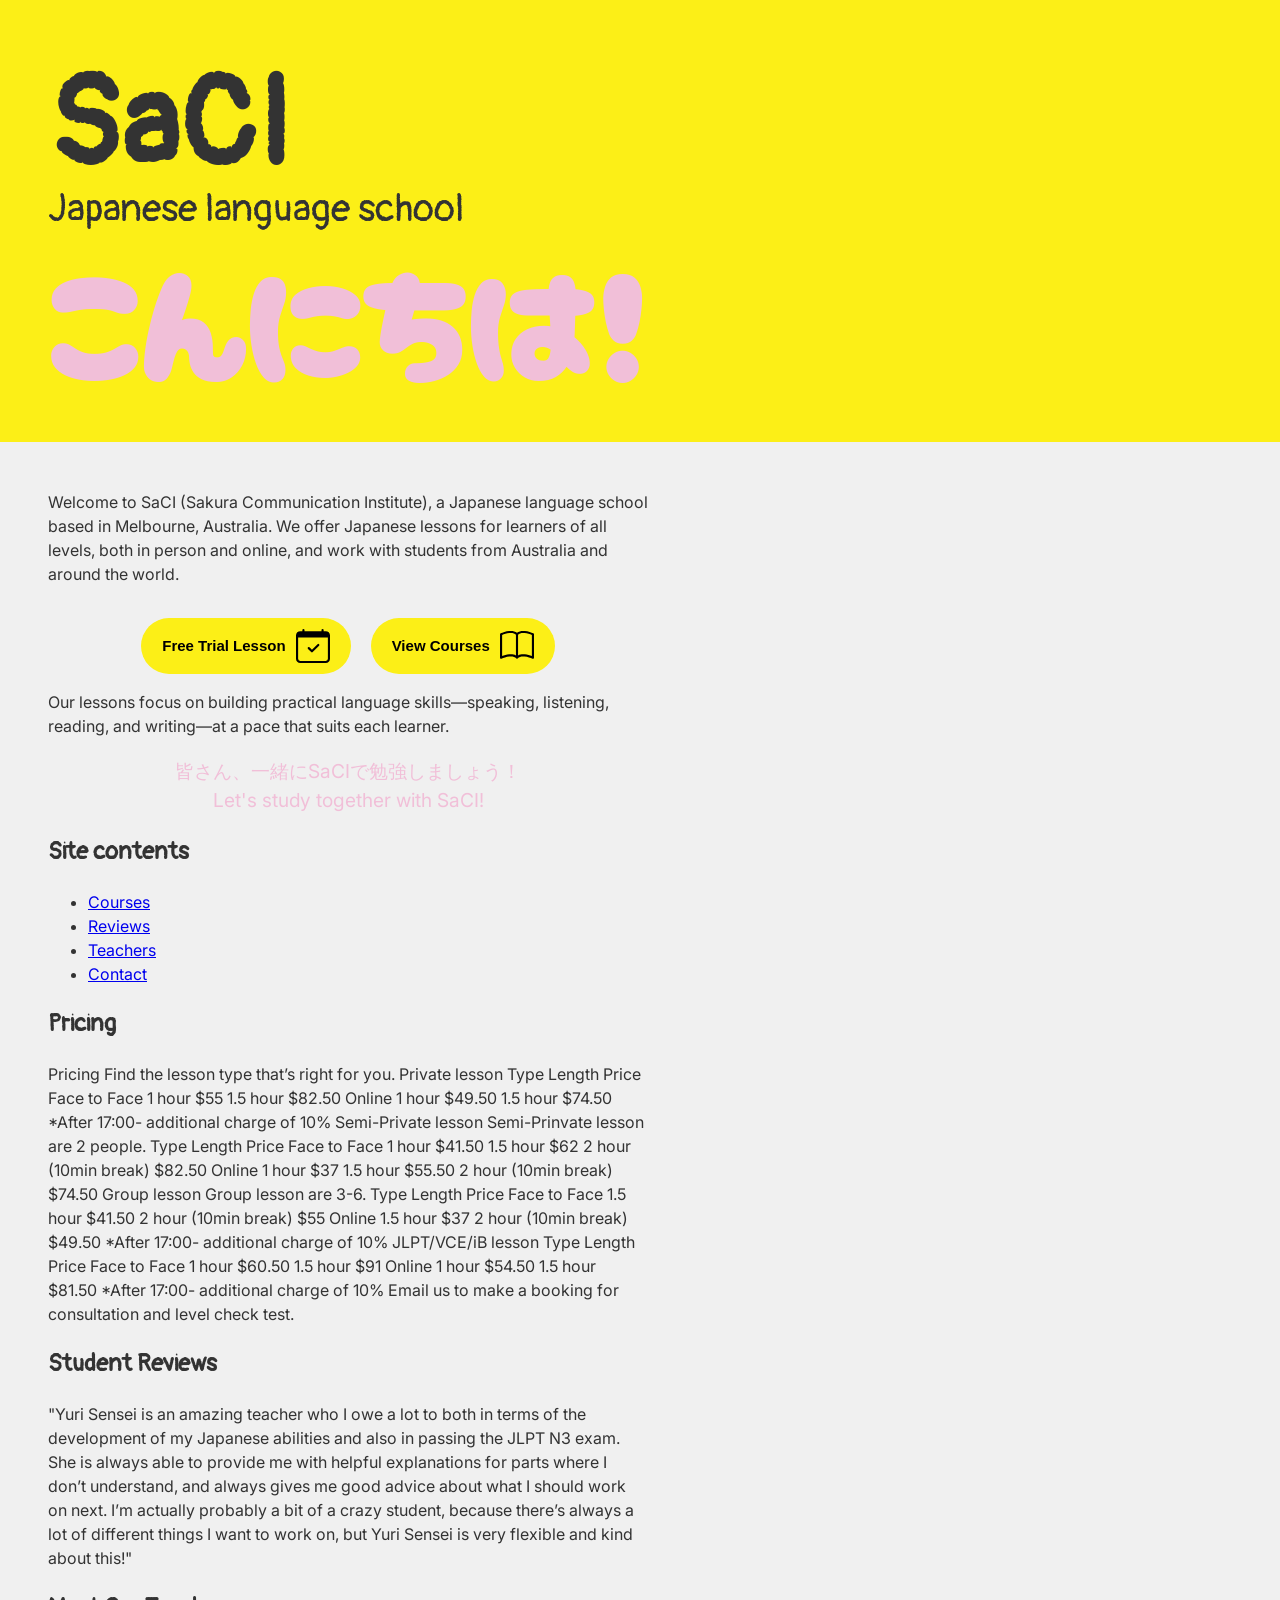
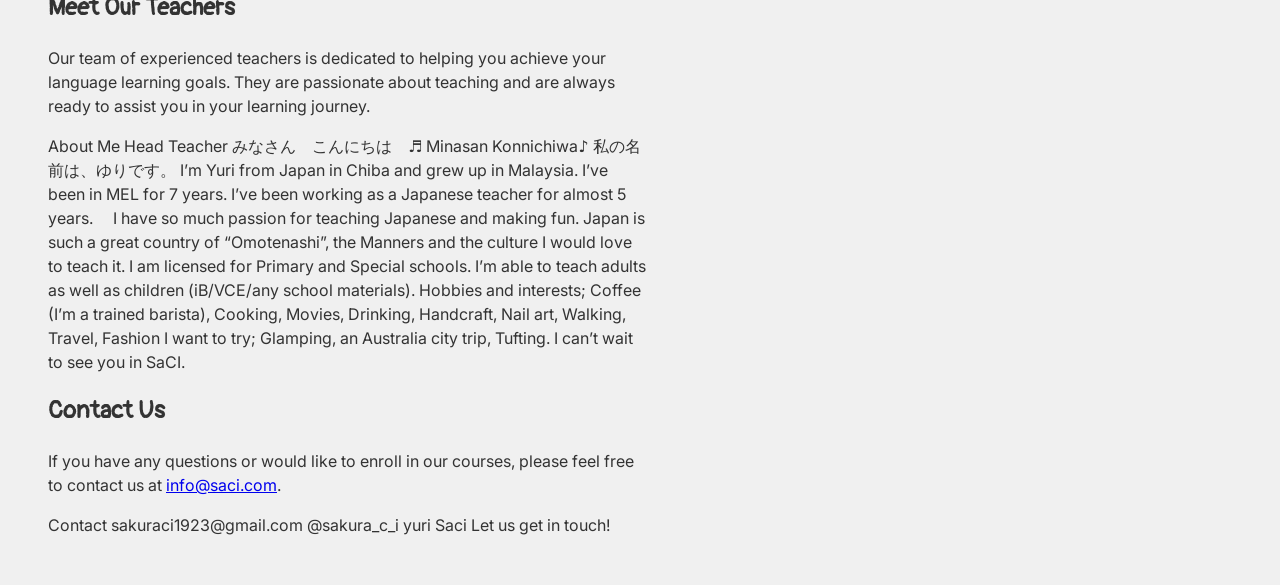
==== index.html @ 6fa73f27 "Left aligned style" ====
<!doctype html>
<html lang="en">

<head>
    <meta charset="utf-8">
    <meta name="viewport" content="width=device-width, initial-scale=1.0">
    <link rel="stylesheet" href="css/default.css">
    <link rel="preconnect" href="https://fonts.googleapis.com">
    <link rel="preconnect" href="https://fonts.gstatic.com" crossorigin>
    <link
        href="https://fonts.googleapis.com/css2?family=Inter:ital,opsz,wght@0,14..32,100..900;1,14..32,100..900&display=swap"
        rel="stylesheet">
    <link href="https://fonts.googleapis.com/css2?family=Cherry+Bomb+One&family=Pangolin&display=swap" rel="stylesheet">
    <title>SaCI &mdash; Japanese language school</title>
</head>

<body>
    <div class="banner">
        <h1 class="saci-logo">SaCI</h1>
        <p class="saci-subtitle">Japanese language school</p>

        <p class="greeting">
            <span lang="ja" class="cherry-bomb-one-regular">こんにちは！</span>
        </p>
    </div>
    <div class="wrapper">

        <p>Welcome to SaCI (Sakura Communication Institute), a Japanese language school based in Melbourne, Australia.
            We offer Japanese lessons for learners of all levels, both in person and online, and work with students from
            Australia and around the world.</p>


        <div class="cta-buttons">
            <a href="trial.html">
            <button>
                <span>Free Trial Lesson</span>
                <svg xmlns="http://www.w3.org/2000/svg" width="34" height="34" fill="currentColor"
                    class="bi bi-calendar-check" viewBox="0 0 16 16">
                    <path
                        d="M10.854 7.146a.5.5 0 0 1 0 .708l-3 3a.5.5 0 0 1-.708 0l-1.5-1.5a.5.5 0 1 1 .708-.708L7.5 9.793l2.646-2.647a.5.5 0 0 1 .708 0" />
                    <path
                        d="M3.5 0a.5.5 0 0 1 .5.5V1h8V.5a.5.5 0 0 1 1 0V1h1a2 2 0 0 1 2 2v11a2 2 0 0 1-2 2H2a2 2 0 0 1-2-2V3a2 2 0 0 1 2-2h1V.5a.5.5 0 0 1 .5-.5M1 4v10a1 1 0 0 0 1 1h12a1 1 0 0 0 1-1V4z" />
                </svg>
            </button>
            </a>

            <a href="courses.html">
            <button>
                <span>View Courses</span>
                <svg xmlns="http://www.w3.org/2000/svg" width="34" height="34" fill="currentColor" class="bi bi-book"
                    viewBox="0 0 16 16">
                    <path
                        d="M1 2.828c.885-.37 2.154-.769 3.388-.893 1.33-.134 2.458.063 3.112.752v9.746c-.935-.53-2.12-.603-3.213-.493-1.18.12-2.37.461-3.287.811zm7.5-.141c.654-.689 1.782-.886 3.112-.752 1.234.124 2.503.523 3.388.893v9.923c-.918-.35-2.107-.692-3.287-.81-1.094-.111-2.278-.039-3.213.492zM8 1.783C7.015.936 5.587.81 4.287.94c-1.514.153-3.042.672-3.994 1.105A.5.5 0 0 0 0 2.5v11a.5.5 0 0 0 .707.455c.882-.4 2.303-.881 3.68-1.02 1.409-.142 2.59.087 3.223.877a.5.5 0 0 0 .78 0c.633-.79 1.814-1.019 3.222-.877 1.378.139 2.8.62 3.681 1.02A.5.5 0 0 0 16 13.5v-11a.5.5 0 0 0-.293-.455c-.952-.433-2.48-.952-3.994-1.105C10.413.809 8.985.936 8 1.783" />
                </svg>
            </button>
            </a>
            <!-- https://icons.getbootstrap.com/icons/book/ -->
        </div>

        <p>Our lessons focus on building practical language skills—speaking, listening, reading, and writing—at a pace
            that suits each learner.</p>

        <p lang="ja" class="body-large">皆さん、一緒にSaCIで勉強しましょう！</br>Let's study together with SaCI!</p>

        <nav>
            <h2>Site contents</h2>
            <ul>
                <li><a href="#courses">Courses</a></li>
                <li><a href="#reviews">Reviews</a></li>
                <li><a href="#teachers">Teachers</a></li>
                <li><a href="#contact">Contact</a></li>
            </ul>
        </nav>



        <section id="Pricing">
            <h2>Pricing</h2>
            <p>Pricing
                Find the lesson type that’s right for you.

                Private lesson
                Type Length Price
                Face to Face 1 hour $55
                1.5 hour $82.50
                Online 1 hour $49.50
                1.5 hour $74.50
                *After 17:00- additional charge of 10%

                Semi-Private lesson
                Semi-Prinvate lesson are 2 people.

                Type Length Price
                Face to Face 1 hour $41.50
                1.5 hour $62
                2 hour (10min break) $82.50
                Online 1 hour $37
                1.5 hour $55.50
                2 hour (10min break) $74.50
                Group lesson
                Group lesson are 3-6.

                Type Length Price
                Face to Face 1.5 hour $41.50
                2 hour (10min break) $55
                Online 1.5 hour $37
                2 hour (10min break) $49.50
                *After 17:00- additional charge of 10%

                JLPT/VCE/iB lesson
                Type Length Price
                Face to Face 1 hour $60.50
                1.5 hour $91
                Online 1 hour $54.50
                1.5 hour $81.50
                *After 17:00- additional charge of 10%

                Email us to make a booking for consultation and level check test.</p>
        </section>

        <section id="reviews">
            <h2>Student Reviews</h2>
            <p>"Yuri Sensei is an amazing teacher who I owe a lot to both in terms of the development of my Japanese
                abilities and also in passing the JLPT N3 exam. She is always able to provide me with helpful
                explanations for parts where I don’t understand, and always gives me good advice about what I should
                work on next. I’m actually probably a bit of a crazy student, because there’s always a lot of different
                things I want to work on, but Yuri Sensei is very flexible and kind about this!"</p>
        </section>

        <section id="teachers">
            <h2>Meet Our Teachers</h2>
            <p>Our team of experienced teachers is dedicated to helping you achieve your language learning goals. They
                are passionate about teaching and are always ready to assist you in your learning journey.</p>
            <p>About Me
                Head Teacher
                みなさん　こんにちは　♬

                Minasan Konnichiwa♪

                私の名前は、ゆりです。

                I’m Yuri from Japan in Chiba and grew up in Malaysia. I’ve been in MEL for 7 years.

                I’ve been working as a Japanese teacher for almost 5 years.　

                I have so much passion for teaching Japanese and making fun. Japan is such a great country of
                “Omotenashi”, the Manners and the culture I would love to teach it.

                I am licensed for Primary and Special schools. I’m able to teach adults as well as children (iB/VCE/any
                school materials).

                Hobbies and interests; Coffee (I’m a trained barista), Cooking, Movies, Drinking, Handcraft, Nail art,
                Walking, Travel, Fashion

                I want to try; Glamping, an Australia city trip, Tufting.

                I can’t wait to see you in SaCI.</p>
        </section>

        <section id="contact">
            <h2>Contact Us</h2>
            <p>If you have any questions or would like to enroll in our courses, please feel free to contact us at <a
                    href="mailto:info@saci.com">info@saci.com</a>.</p>
            <p>Contact
                sakuraci1923@gmail.com

                @sakura_c_i

                yuri Saci

                Let us get in touch!</p>
        </section>

    </div>
</body>

</html>
---- css/default.css ----
/* define a color variable */
:root {
    --primary-color: #ff6347;
    /* tomato */
    --secondary-color: #4caf50;
    /* green */
    --background-color: #f0f0f0;
    /* --background-color: #f0efe7; */
    /* light gray */
    --text-color: #333333;
    /* dark gray */

    --saci-yellow: #fcef17;
    --saci-green: #afd463;
    --saci-pink: #f1bfd8;
}

body {
    font-weight: 400;
    font-style: normal;
    color: var(--text-color);
    margin: 0;
    background-color: var(--background-color);
}

.banner {
    background-color: var(--saci-yellow);
    /* background-image: url("../media/pink-riso.jpg"); */
    padding: 3em;
}

.saci-logo {
    color: var(--text-color);
    font-family: "Pangolin", cursive;
    /* make this text wide enough to fit the container */
    /* font-size: clamp(1.5rem, 6vw, 5rem); */
    font-size: calc((100vw - 2em) / 10);
    margin: 0;
    padding: 0;
}

.saci-subtitle {
    color: var(--text-color);
    font-family: "Pangolin", cursive;
    font-size: calc((100vw - 2em) / 32);
    margin: 0;
    padding: 0;
    line-height: 0.25;
}

.greeting {
    color: var(--saci-pink);
    font-size: calc((100vw - 2em) / 8);
    margin: 0.25em 0 0 0;
    padding: 0;
    line-height: 0.8;
}

.wrapper {
    margin: 3em;
    max-width: 60ch;
    font-family: "Inter", system-ui;
    line-height: 1.5;
}

.cherry-bomb-one-regular {
  font-family: "Cherry Bomb One", system-ui;
  font-weight: 400;
  font-style: normal;
  /* font-size: 3em; */
}

.body-large {
    font-size: larger;
    color: var(--saci-pink);
    text-align: center;
}

h1, h2, h3, h4, h5, h6 {
    font-family: "Pangolin", cursive;
    font-weight: 700;
    font-style: normal;
}

/* * * * BUTTON * * * */

.cta-buttons {
    display: flex;
    gap: 20px;
    justify-content: center;
    margin-top: 2em;
}

.cta-buttons a {
    text-decoration: none;
}

button {
  cursor: pointer;
  font-weight: 700;
  transition: all 0.2s;
  padding: 10px 20px;
  border-radius: 100px;
  background: var(--saci-yellow);
  border: 1px solid transparent;
  display: flex;
  align-items: center;
  font-size: 15px;
}

button:hover {
  background: #fce117;
}

button > svg {
  width: 34px;
  margin-left: 10px;
  transition: transform 0.3s ease-in-out;
}

button:hover svg {
  transform: translateX(5px);
}

button:active {
  transform: scale(0.95);
}
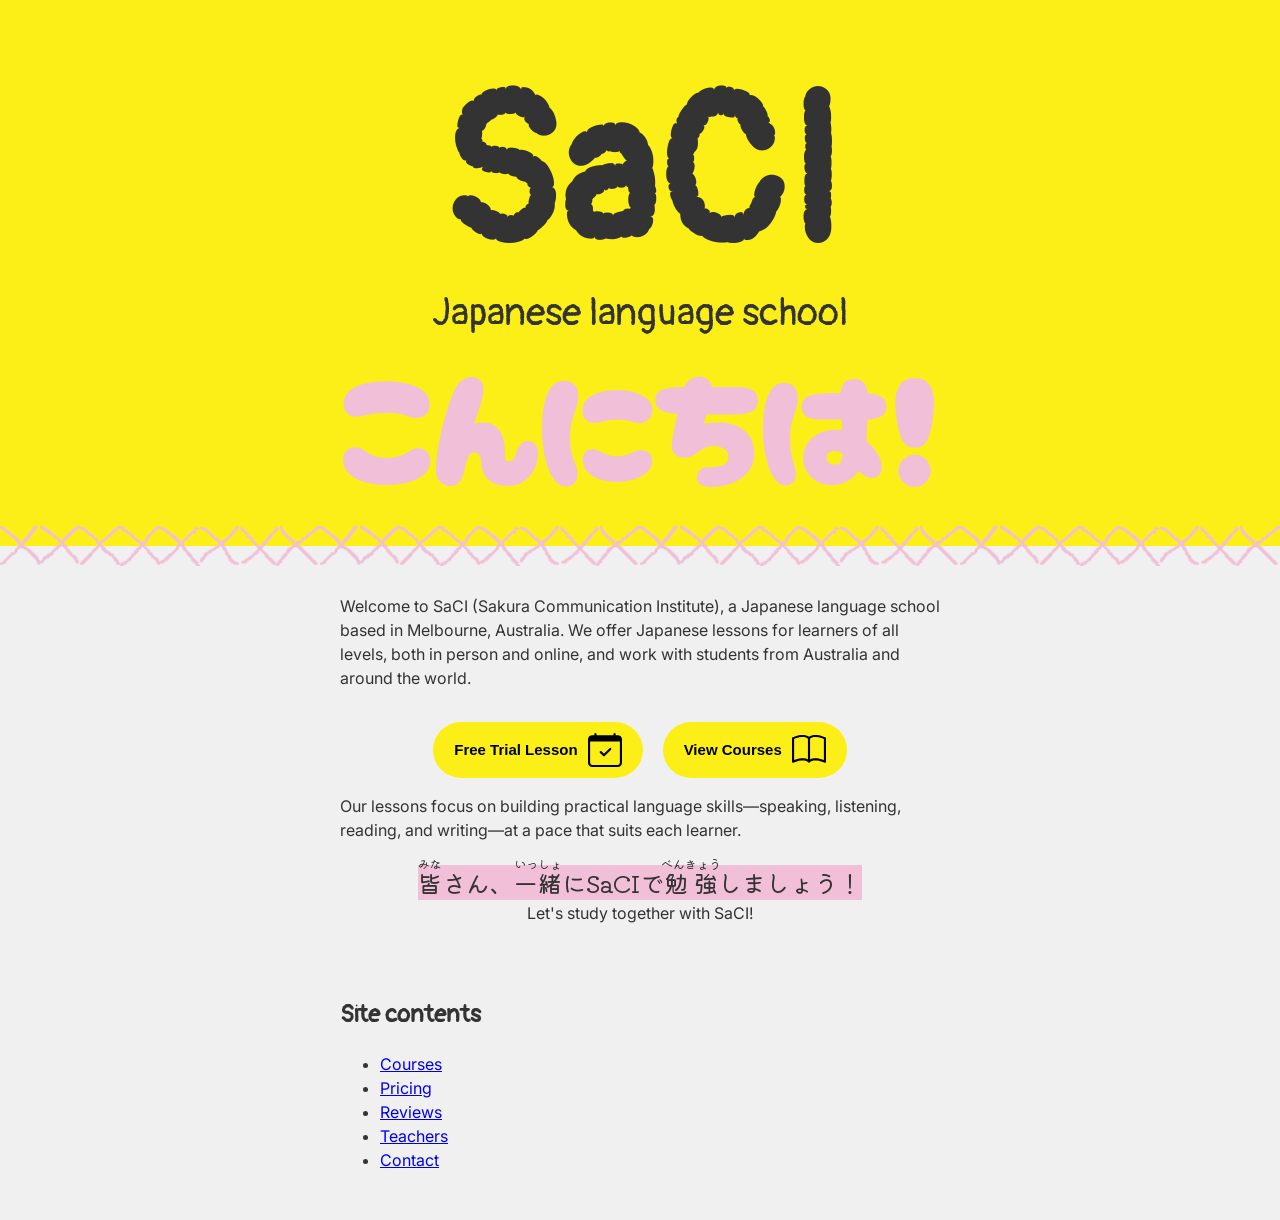
==== commit 27517d71: "Centred style" ====
--- a/index.html
+++ b/index.html
@@ -10,7 +10,9 @@
     <link
         href="https://fonts.googleapis.com/css2?family=Inter:ital,opsz,wght@0,14..32,100..900;1,14..32,100..900&display=swap"
         rel="stylesheet">
-    <link href="https://fonts.googleapis.com/css2?family=Cherry+Bomb+One&family=Pangolin&display=swap" rel="stylesheet">
+    <link rel="preconnect" href="https://fonts.googleapis.com">
+    <link rel="preconnect" href="https://fonts.gstatic.com" crossorigin>
+    <link href="https://fonts.googleapis.com/css2?family=Cherry+Bomb+One&family=Kiwi+Maru&family=Pangolin&display=swap" rel="stylesheet">
     <title>SaCI &mdash; Japanese language school</title>
 </head>
 
@@ -60,116 +62,18 @@
         <p>Our lessons focus on building practical language skills—speaking, listening, reading, and writing—at a pace
             that suits each learner.</p>
 
-        <p lang="ja" class="body-large">皆さん、一緒にSaCIで勉強しましょう！</br>Let's study together with SaCI!</p>
+        <p class="centered"><span lang="ja" class="kiwi-maru"><ruby>皆<rt>みな</rt></ruby>さん、<ruby>一緒<rt>いっしょ</rt></ruby>にSaCIで<ruby>勉強<rt>べんきょう</rt></ruby>しましょう！</ruby></span></br>Let's study together with SaCI!</p>
 
         <nav>
             <h2>Site contents</h2>
             <ul>
-                <li><a href="#courses">Courses</a></li>
-                <li><a href="#reviews">Reviews</a></li>
-                <li><a href="#teachers">Teachers</a></li>
-                <li><a href="#contact">Contact</a></li>
+                <li><a href="courses.html">Courses</a></li>
+                <li><a href="pricing.html">Pricing</a></li>
+                <li><a href="reviews.html">Reviews</a></li>
+                <li><a href="teachers.html">Teachers</a></li>
+                <li><a href="contact.html">Contact</a></li>
             </ul>
         </nav>
-
-
-
-        <section id="Pricing">
-            <h2>Pricing</h2>
-            <p>Pricing
-                Find the lesson type that’s right for you.
-
-                Private lesson
-                Type Length Price
-                Face to Face 1 hour $55
-                1.5 hour $82.50
-                Online 1 hour $49.50
-                1.5 hour $74.50
-                *After 17:00- additional charge of 10%
-
-                Semi-Private lesson
-                Semi-Prinvate lesson are 2 people.
-
-                Type Length Price
-                Face to Face 1 hour $41.50
-                1.5 hour $62
-                2 hour (10min break) $82.50
-                Online 1 hour $37
-                1.5 hour $55.50
-                2 hour (10min break) $74.50
-                Group lesson
-                Group lesson are 3-6.
-
-                Type Length Price
-                Face to Face 1.5 hour $41.50
-                2 hour (10min break) $55
-                Online 1.5 hour $37
-                2 hour (10min break) $49.50
-                *After 17:00- additional charge of 10%
-
-                JLPT/VCE/iB lesson
-                Type Length Price
-                Face to Face 1 hour $60.50
-                1.5 hour $91
-                Online 1 hour $54.50
-                1.5 hour $81.50
-                *After 17:00- additional charge of 10%
-
-                Email us to make a booking for consultation and level check test.</p>
-        </section>
-
-        <section id="reviews">
-            <h2>Student Reviews</h2>
-            <p>"Yuri Sensei is an amazing teacher who I owe a lot to both in terms of the development of my Japanese
-                abilities and also in passing the JLPT N3 exam. She is always able to provide me with helpful
-                explanations for parts where I don’t understand, and always gives me good advice about what I should
-                work on next. I’m actually probably a bit of a crazy student, because there’s always a lot of different
-                things I want to work on, but Yuri Sensei is very flexible and kind about this!"</p>
-        </section>
-
-        <section id="teachers">
-            <h2>Meet Our Teachers</h2>
-            <p>Our team of experienced teachers is dedicated to helping you achieve your language learning goals. They
-                are passionate about teaching and are always ready to assist you in your learning journey.</p>
-            <p>About Me
-                Head Teacher
-                みなさん　こんにちは　♬
-
-                Minasan Konnichiwa♪
-
-                私の名前は、ゆりです。
-
-                I’m Yuri from Japan in Chiba and grew up in Malaysia. I’ve been in MEL for 7 years.
-
-                I’ve been working as a Japanese teacher for almost 5 years.　
-
-                I have so much passion for teaching Japanese and making fun. Japan is such a great country of
-                “Omotenashi”, the Manners and the culture I would love to teach it.
-
-                I am licensed for Primary and Special schools. I’m able to teach adults as well as children (iB/VCE/any
-                school materials).
-
-                Hobbies and interests; Coffee (I’m a trained barista), Cooking, Movies, Drinking, Handcraft, Nail art,
-                Walking, Travel, Fashion
-
-                I want to try; Glamping, an Australia city trip, Tufting.
-
-                I can’t wait to see you in SaCI.</p>
-        </section>
-
-        <section id="contact">
-            <h2>Contact Us</h2>
-            <p>If you have any questions or would like to enroll in our courses, please feel free to contact us at <a
-                    href="mailto:info@saci.com">info@saci.com</a>.</p>
-            <p>Contact
-                sakuraci1923@gmail.com
-
-                @sakura_c_i
-
-                yuri Saci
-
-                Let us get in touch!</p>
-        </section>
 
     </div>
 </body>
--- a/css/default.css
+++ b/css/default.css
@@ -24,17 +24,39 @@
 }
 
 .banner {
+    text-align: center;
     background-color: var(--saci-yellow);
     /* background-image: url("../media/pink-riso.jpg"); */
     padding: 3em;
+    position: relative;
+}
+
+.banner::after {
+  content: "";
+  position: absolute;
+  left: 0;
+  right: 0;
+  bottom: -20px; /* half overlap */
+  height: 40px;  /* image height */
+  background: url("../media/pink-batsu.png") repeat-x;
+  background-size: auto 40px;
+  pointer-events: none;
+}
+
+.banner a {
+    text-decoration: none;
+    color: var(--text-color);
+}
+
+.banner a:hover {
+    color: var(--saci-green);
 }
 
 .saci-logo {
-    color: var(--text-color);
     font-family: "Pangolin", cursive;
     /* make this text wide enough to fit the container */
     /* font-size: clamp(1.5rem, 6vw, 5rem); */
-    font-size: calc((100vw - 2em) / 10);
+    font-size: calc((100vw - 2em) / 6);
     margin: 0;
     padding: 0;
 }
@@ -57,7 +79,7 @@
 }
 
 .wrapper {
-    margin: 3em;
+    margin: 3em auto;
     max-width: 60ch;
     font-family: "Inter", system-ui;
     line-height: 1.5;
@@ -70,13 +92,25 @@
   /* font-size: 3em; */
 }
 
-.body-large {
-    font-size: larger;
-    color: var(--saci-pink);
+.kiwi-maru-regular {
+  font-family: "Kiwi Maru", serif;
+  font-weight: 400;
+  font-style: normal;
+}
+
+.centered {
     text-align: center;
 }
 
+.kiwi-maru {
+    background-color: var(--saci-pink);
+    font-family: "Kiwi Maru", serif;
+    font-size: 1.5em;
+    color: var(--text-color);
+}
+
 h1, h2, h3, h4, h5, h6 {
+    margin-top: 3em;
     font-family: "Pangolin", cursive;
     font-weight: 700;
     font-style: normal;
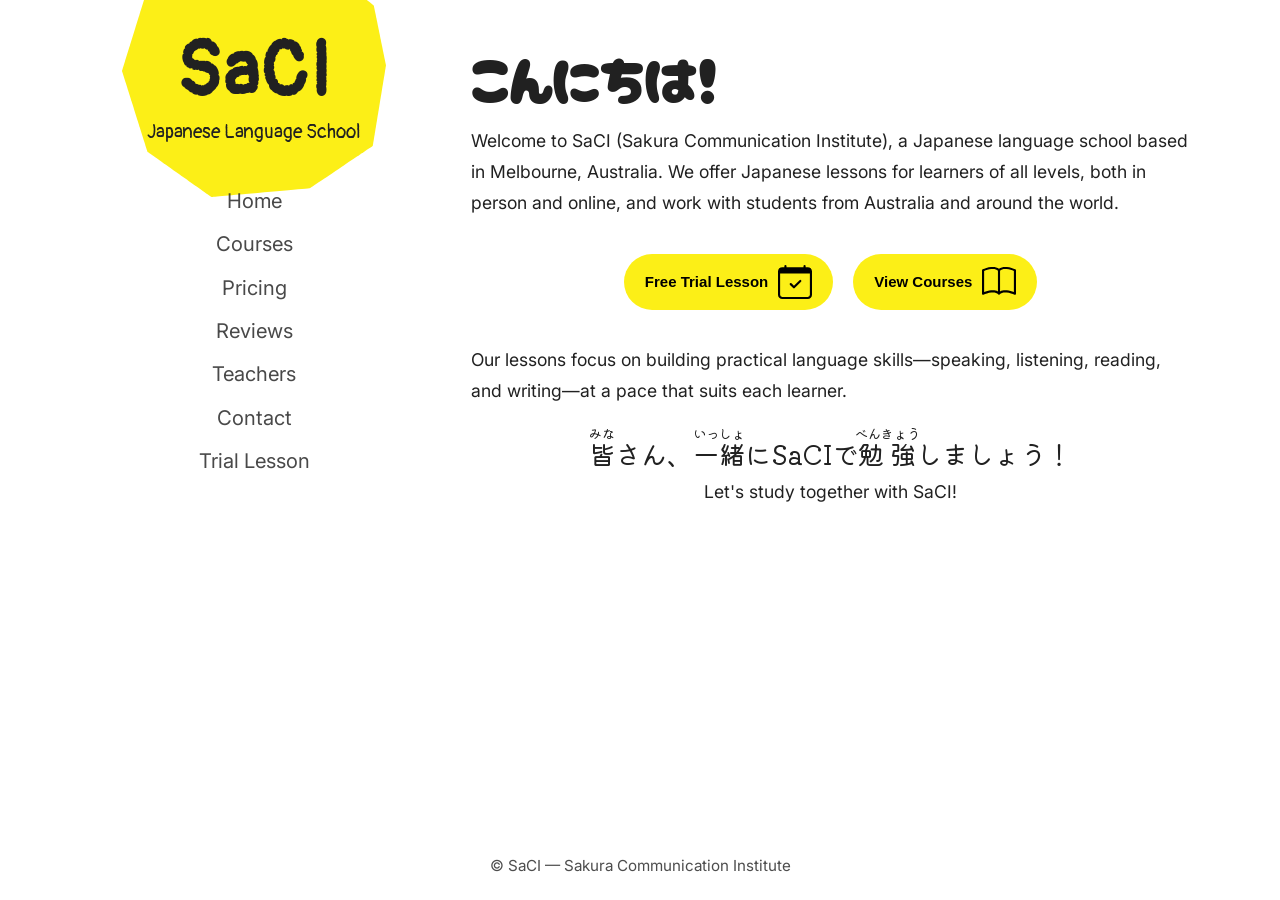
==== commit dd675dd7: "New style" ====
--- a/index.html
+++ b/index.html
@@ -7,75 +7,75 @@
     <link rel="stylesheet" href="css/default.css">
     <link rel="preconnect" href="https://fonts.googleapis.com">
     <link rel="preconnect" href="https://fonts.gstatic.com" crossorigin>
-    <link
-        href="https://fonts.googleapis.com/css2?family=Inter:ital,opsz,wght@0,14..32,100..900;1,14..32,100..900&display=swap"
-        rel="stylesheet">
-    <link rel="preconnect" href="https://fonts.googleapis.com">
-    <link rel="preconnect" href="https://fonts.gstatic.com" crossorigin>
+    <link href="https://fonts.googleapis.com/css2?family=Inter:ital,opsz,wght@0,14..32,100..900;1,14..32,100..900&display=swap" rel="stylesheet">
     <link href="https://fonts.googleapis.com/css2?family=Cherry+Bomb+One&family=Kiwi+Maru&family=Pangolin&display=swap" rel="stylesheet">
     <title>SaCI &mdash; Japanese language school</title>
 </head>
 
 <body>
-    <div class="banner">
-        <h1 class="saci-logo">SaCI</h1>
-        <p class="saci-subtitle">Japanese language school</p>
+    <div class="wrapper">
+        <header>
+            <h1 class="saci-logo">SaCI</h1>
+            <p class="saci-subtitle">Japanese Language School</p>
 
-        <p class="greeting">
-            <span lang="ja" class="cherry-bomb-one-regular">こんにちは！</span>
-        </p>
-    </div>
-    <div class="wrapper">
+            <nav aria-label="Main navigation">
+                <ul>
+                    <li><a href="index.html">Home</a></li>
+                    <li><a href="courses.html">Courses</a></li>
+                    <li><a href="pricing.html">Pricing</a></li>
+                    <li><a href="reviews.html">Reviews</a></li>
+                    <li><a href="teachers.html">Teachers</a></li>
+                    <li><a href="contact.html">Contact</a></li>
+                    <li><a href="trial.html">Trial Lesson</a></li>
+                </ul>
+            </nav>
+        </header>
 
-        <p>Welcome to SaCI (Sakura Communication Institute), a Japanese language school based in Melbourne, Australia.
-            We offer Japanese lessons for learners of all levels, both in person and online, and work with students from
-            Australia and around the world.</p>
+        <main>
+             <p class="greeting">
+                <span lang="ja" class="cherry-bomb-one-regular">こんにちは！</span>
+            </p>
+            <p>Welcome to SaCI (Sakura Communication Institute), a Japanese language school based in Melbourne, Australia.
+                We offer Japanese lessons for learners of all levels, both in person and online, and work with students from
+                Australia and around the world.</p>
 
 
-        <div class="cta-buttons">
-            <a href="trial.html">
-            <button>
-                <span>Free Trial Lesson</span>
-                <svg xmlns="http://www.w3.org/2000/svg" width="34" height="34" fill="currentColor"
-                    class="bi bi-calendar-check" viewBox="0 0 16 16">
-                    <path
-                        d="M10.854 7.146a.5.5 0 0 1 0 .708l-3 3a.5.5 0 0 1-.708 0l-1.5-1.5a.5.5 0 1 1 .708-.708L7.5 9.793l2.646-2.647a.5.5 0 0 1 .708 0" />
-                    <path
-                        d="M3.5 0a.5.5 0 0 1 .5.5V1h8V.5a.5.5 0 0 1 1 0V1h1a2 2 0 0 1 2 2v11a2 2 0 0 1-2 2H2a2 2 0 0 1-2-2V3a2 2 0 0 1 2-2h1V.5a.5.5 0 0 1 .5-.5M1 4v10a1 1 0 0 0 1 1h12a1 1 0 0 0 1-1V4z" />
-                </svg>
-            </button>
-            </a>
+            <div class="cta-buttons">
+                <a href="trial.html">
+                <button>
+                    <span>Free Trial Lesson</span>
+                    <svg xmlns="http://www.w3.org/2000/svg" width="34" height="34" fill="currentColor"
+                        class="bi bi-calendar-check" viewBox="0 0 16 16">
+                        <path
+                            d="M10.854 7.146a.5.5 0 0 1 0 .708l-3 3a.5.5 0 0 1-.708 0l-1.5-1.5a.5.5 0 1 1 .708-.708L7.5 9.793l2.646-2.647a.5.5 0 0 1 .708 0" />
+                        <path
+                            d="M3.5 0a.5.5 0 0 1 .5.5V1h8V.5a.5.5 0 0 1 1 0V1h1a2 2 0 0 1 2 2v11a2 2 0 0 1-2 2H2a2 2 0 0 1-2-2V3a2 2 0 0 1 2-2h1V.5a.5.5 0 0 1 .5-.5M1 4v10a1 1 0 0 0 1 1h12a1 1 0 0 0 1-1V4z" />
+                    </svg>
+                </button>
+                </a>
 
-            <a href="courses.html">
-            <button>
-                <span>View Courses</span>
-                <svg xmlns="http://www.w3.org/2000/svg" width="34" height="34" fill="currentColor" class="bi bi-book"
-                    viewBox="0 0 16 16">
-                    <path
-                        d="M1 2.828c.885-.37 2.154-.769 3.388-.893 1.33-.134 2.458.063 3.112.752v9.746c-.935-.53-2.12-.603-3.213-.493-1.18.12-2.37.461-3.287.811zm7.5-.141c.654-.689 1.782-.886 3.112-.752 1.234.124 2.503.523 3.388.893v9.923c-.918-.35-2.107-.692-3.287-.81-1.094-.111-2.278-.039-3.213.492zM8 1.783C7.015.936 5.587.81 4.287.94c-1.514.153-3.042.672-3.994 1.105A.5.5 0 0 0 0 2.5v11a.5.5 0 0 0 .707.455c.882-.4 2.303-.881 3.68-1.02 1.409-.142 2.59.087 3.223.877a.5.5 0 0 0 .78 0c.633-.79 1.814-1.019 3.222-.877 1.378.139 2.8.62 3.681 1.02A.5.5 0 0 0 16 13.5v-11a.5.5 0 0 0-.293-.455c-.952-.433-2.48-.952-3.994-1.105C10.413.809 8.985.936 8 1.783" />
-                </svg>
-            </button>
-            </a>
-            <!-- https://icons.getbootstrap.com/icons/book/ -->
-        </div>
+                <a href="courses.html">
+                <button>
+                    <span>View Courses</span>
+                    <svg xmlns="http://www.w3.org/2000/svg" width="34" height="34" fill="currentColor" class="bi bi-book"
+                        viewBox="0 0 16 16">
+                        <path
+                            d="M1 2.828c.885-.37 2.154-.769 3.388-.893 1.33-.134 2.458.063 3.112.752v9.746c-.935-.53-2.12-.603-3.213-.493-1.18.12-2.37.461-3.287.811zm7.5-.141c.654-.689 1.782-.886 3.112-.752 1.234.124 2.503.523 3.388.893v9.923c-.918-.35-2.107-.692-3.287-.81-1.094-.111-2.278-.039-3.213.492zM8 1.783C7.015.936 5.587.81 4.287.94c-1.514.153-3.042.672-3.994 1.105A.5.5 0 0 0 0 2.5v11a.5.5 0 0 0 .707.455c.882-.4 2.303-.881 3.68-1.02 1.409-.142 2.59.087 3.223.877a.5.5 0 0 0 .78 0c.633-.79 1.814-1.019 3.222-.877 1.378.139 2.8.62 3.681 1.02A.5.5 0 0 0 16 13.5v-11a.5.5 0 0 0-.293-.455c-.952-.433-2.48-.952-3.994-1.105C10.413.809 8.985.936 8 1.783" />
+                    </svg>
+                </button>
+                </a>
+                <!-- https://icons.getbootstrap.com/icons/book/ -->
+            </div>
 
-        <p>Our lessons focus on building practical language skills—speaking, listening, reading, and writing—at a pace
-            that suits each learner.</p>
+            <p>Our lessons focus on building practical language skills—speaking, listening, reading, and writing—at a pace
+                that suits each learner.</p>
 
-        <p class="centered"><span lang="ja" class="kiwi-maru"><ruby>皆<rt>みな</rt></ruby>さん、<ruby>一緒<rt>いっしょ</rt></ruby>にSaCIで<ruby>勉強<rt>べんきょう</rt></ruby>しましょう！</ruby></span></br>Let's study together with SaCI!</p>
-
-        <nav>
-            <h2>Site contents</h2>
-            <ul>
-                <li><a href="courses.html">Courses</a></li>
-                <li><a href="pricing.html">Pricing</a></li>
-                <li><a href="reviews.html">Reviews</a></li>
-                <li><a href="teachers.html">Teachers</a></li>
-                <li><a href="contact.html">Contact</a></li>
-            </ul>
-        </nav>
-
+            <p class="centered"><span lang="ja" class="kiwi-maru"><ruby>皆<rt>みな</rt></ruby>さん、<ruby>一緒<rt>いっしょ</rt></ruby>にSaCIで<ruby>勉強<rt>べんきょう</rt></ruby>しましょう！</ruby></span></br>Let's study together with SaCI!</p>
+        </main>
     </div>
+    <footer class="site-footer">
+        <p>&copy; SaCI &mdash; Sakura Communication Institute</p>
+    </footer>
 </body>
 
 </html>
--- a/css/default.css
+++ b/css/default.css
@@ -1,18 +1,12 @@
-/* define a color variable */
 :root {
-    --primary-color: #ff6347;
-    /* tomato */
-    --secondary-color: #4caf50;
-    /* green */
-    --background-color: #f0f0f0;
-    /* --background-color: #f0efe7; */
-    /* light gray */
-    --text-color: #333333;
-    /* dark gray */
-
+    --background-color: #ffffff;
+    --text-color: #212121;
     --saci-yellow: #fcef17;
     --saci-green: #afd463;
     --saci-pink: #f1bfd8;
+    --content-max: 720px;
+    --nav-max: 30ch;
+    --layout-gap: clamp(1.5rem, 4vw, 4rem);
 }
 
 body {
@@ -20,43 +14,19 @@
     font-style: normal;
     color: var(--text-color);
     margin: 0;
+    min-height: 100vh;
+    display: flex;
+    flex-direction: column;
     background-color: var(--background-color);
-}
-
-.banner {
-    text-align: center;
-    background-color: var(--saci-yellow);
-    /* background-image: url("../media/pink-riso.jpg"); */
-    padding: 3em;
-    position: relative;
-}
-
-.banner::after {
-  content: "";
-  position: absolute;
-  left: 0;
-  right: 0;
-  bottom: -20px; /* half overlap */
-  height: 40px;  /* image height */
-  background: url("../media/pink-batsu.png") repeat-x;
-  background-size: auto 40px;
-  pointer-events: none;
-}
-
-.banner a {
-    text-decoration: none;
-    color: var(--text-color);
-}
-
-.banner a:hover {
-    color: var(--saci-green);
+    font-family: "Inter", system-ui;
+    font-size: 1.1rem;
+    line-height: 1.75;
 }
 
 .saci-logo {
     font-family: "Pangolin", cursive;
-    /* make this text wide enough to fit the container */
-    /* font-size: clamp(1.5rem, 6vw, 5rem); */
-    font-size: calc((100vw - 2em) / 6);
+    font-size: clamp(2.3rem, 6vw, 5rem);
+    letter-spacing: 0.02em;
     margin: 0;
     padding: 0;
 }
@@ -64,38 +34,118 @@
 .saci-subtitle {
     color: var(--text-color);
     font-family: "Pangolin", cursive;
-    font-size: calc((100vw - 2em) / 32);
+    font-size: clamp(0.95rem, 2vw, 1.2rem);
+    margin: 0.1rem 0 0;
+    padding: 0;
+    text-align: center;
+    line-height: 1.1;
+}
+
+.greeting {
+    /* color: var(--saci-pink); */
+    font-size: clamp(2rem, 5.5vw, 4rem);
+    margin: 0.2em 0 0 0;
+    padding: 0;
+    line-height: 0.8;
+}
+
+.wrapper {
+    flex: 1 0 auto;
+    margin: 3.2rem auto;
+    max-width: calc(var(--content-max) + var(--nav-max) + var(--layout-gap) + 2.5rem);
+    padding: 0 1.25rem;
+    display: grid;
+    grid-template-columns: minmax(0, var(--nav-max)) minmax(0, var(--content-max));
+    justify-content: center;
+    gap: clamp(1.75rem, 4vw, 4rem);
+    align-items: baseline;
+}
+
+.wrapper>header {
+    max-width: var(--nav-max);
+    position: sticky;
+    top: 1.5rem;
+    z-index: 0;
+    isolation: isolate;
+}
+
+.wrapper>header .saci-logo {
+    position: relative;
+    width: 100%;
+    text-align: center;
+}
+
+.wrapper>header .saci-logo::before {
+    content: "";
+    position: absolute;
+    top: 50%;
+    left: 50%;
+    width: 80%;
+    aspect-ratio: 1 / 1;
+    background: url("../media/yellow-circle.svg") no-repeat center;
+    background-size: 100% auto;
+    transform: translate(-50%, -50%);
+    z-index: -1;
+    pointer-events: none;
+}
+
+.wrapper>header nav {
+    margin-top: 2.5rem;
+}
+
+.wrapper>header nav ul {
+    font-size: 1.15em;
+    list-style: none;
     margin: 0;
     padding: 0;
-    line-height: 0.25;
-}
-
-.greeting {
-    color: var(--saci-pink);
-    font-size: calc((100vw - 2em) / 8);
-    margin: 0.25em 0 0 0;
-    padding: 0;
-    line-height: 0.8;
-}
-
-.wrapper {
-    margin: 3em auto;
-    max-width: 60ch;
-    font-family: "Inter", system-ui;
-    line-height: 1.5;
+    display: flex;
+    flex-direction: column;
+    align-items: center;
+    gap: 0.5rem;
+}
+
+.wrapper>header nav a {
+    text-decoration: none;
+    color: var(--text-color);
+    opacity: 0.82;
+}
+
+.wrapper>header nav a:hover {
+    color: var(--saci-green);
+    opacity: 1;
+}
+
+.wrapper>main {
+    max-width: var(--content-max);
+}
+
+.wrapper>main>.greeting,
+.wrapper>main>section>h2:first-child {
+    margin-top: 0;
+}
+
+.wrapper>main p {
+    margin: 0 0 1.25rem;
+}
+
+@media (min-width: 901px) {
+    .wrapper>header {
+        position: fixed;
+        top: 1.5rem;
+        left: calc(50% - ((var(--content-max) + var(--nav-max) + var(--layout-gap)) / 2));
+        width: var(--nav-max);
+    }
+
+    .wrapper>main {
+        grid-column: 2;
+    }
 }
 
 .cherry-bomb-one-regular {
-  font-family: "Cherry Bomb One", system-ui;
-  font-weight: 400;
-  font-style: normal;
-  /* font-size: 3em; */
-}
-
-.kiwi-maru-regular {
-  font-family: "Kiwi Maru", serif;
-  font-weight: 400;
-  font-style: normal;
+    font-family: "Cherry Bomb One", system-ui;
+    font-weight: 400;
+    font-style: normal;
+    /* font-size: 3em; */
 }
 
 .centered {
@@ -103,17 +153,81 @@
 }
 
 .kiwi-maru {
-    background-color: var(--saci-pink);
+    /* background-color: var(--saci-pink); */
     font-family: "Kiwi Maru", serif;
     font-size: 1.5em;
     color: var(--text-color);
 }
 
-h1, h2, h3, h4, h5, h6 {
-    margin-top: 3em;
+.yurika-illustration {
+    width: min(50%, 12rem);
+    height: auto;
+    margin: 0.5rem auto;
+    display: block;
+}
+
+.yurika-illustration + h3 {
+    margin-top: 0;
+    margin-bottom: 1em;
+    text-align: center;
+}
+
+.site-footer {
+    margin: 4rem auto 0;
+    width: 100%;
+    max-width: calc(var(--content-max) + var(--nav-max) + var(--layout-gap) + 2.5rem);
+    padding: 0 1.25rem 1.25rem;
+    box-sizing: border-box;
+    text-align: center;
+    font-size: 0.95rem;
+    opacity: 0.8;
+}
+
+.site-footer p {
+    margin: 0;
+}
+
+h1,
+h2,
+h3,
+h4,
+h5,
+h6 {
+    margin-top: 2.2em;
+    margin-bottom: 0.55em;
     font-family: "Pangolin", cursive;
     font-weight: 700;
     font-style: normal;
+    line-height: 1.25;
+}
+
+a {
+    color: inherit;
+    text-decoration-thickness: 0.06em;
+    text-underline-offset: 0.14em;
+}
+
+table {
+    width: 100%;
+    border-collapse: collapse;
+    margin: 1rem 0 1.5rem;
+}
+
+th,
+td {
+    text-align: left;
+    padding: 0.4rem 1rem;
+    border: 2px solid #ffffff;
+}
+
+thead th,
+table tr:first-child th {
+    background-color: var(--saci-green);
+}
+
+tbody td,
+table tr:not(:first-child) td {
+    background-color: #f7f7f7;
 }
 
 /* * * * BUTTON * * * */
@@ -123,6 +237,7 @@
     gap: 20px;
     justify-content: center;
     margin-top: 2em;
+    margin-bottom: 2em;
 }
 
 .cta-buttons a {
@@ -130,32 +245,72 @@
 }
 
 button {
-  cursor: pointer;
-  font-weight: 700;
-  transition: all 0.2s;
-  padding: 10px 20px;
-  border-radius: 100px;
-  background: var(--saci-yellow);
-  border: 1px solid transparent;
-  display: flex;
-  align-items: center;
-  font-size: 15px;
+    cursor: pointer;
+    font-weight: 700;
+    transition: all 0.2s;
+    padding: 10px 20px;
+    border-radius: 100px;
+    background: var(--saci-yellow);
+    border: 1px solid transparent;
+    display: flex;
+    align-items: center;
+    font-size: 15px;
 }
 
 button:hover {
-  background: #fce117;
-}
-
-button > svg {
-  width: 34px;
-  margin-left: 10px;
-  transition: transform 0.3s ease-in-out;
+    background: #fce117;
+}
+
+button>svg {
+    width: 34px;
+    margin-left: 10px;
+    transition: transform 0.3s ease-in-out;
 }
 
 button:hover svg {
-  transform: translateX(5px);
+    transform: translateX(5px);
 }
 
 button:active {
-  transform: scale(0.95);
-}
+    transform: scale(0.95);
+}
+
+@media (max-width: 900px) {
+    .wrapper {
+        grid-template-columns: minmax(0, var(--content-max));
+        gap: 1.1rem;
+    }
+
+    .wrapper>header {
+        max-width: var(--content-max);
+        position: static;
+    }
+
+    .wrapper>header .saci-logo {
+        width: max-content;
+        text-align: left;
+    }
+
+    .wrapper>header .saci-logo::before {
+        width: clamp(8rem, 42vw, 14rem);
+    }
+
+    .wrapper>header .saci-subtitle {
+        text-align: left;
+        display: none;
+        
+    }
+
+    .wrapper>header nav ul {
+        flex-direction: row;
+        flex-wrap: wrap;
+        align-items: flex-start;
+        justify-content: flex-start;
+        gap: 0.35rem 0.95rem;
+    }
+
+    .wrapper>header nav h2 {
+        text-align: left;
+        margin-bottom: 0.4rem;
+    }
+}
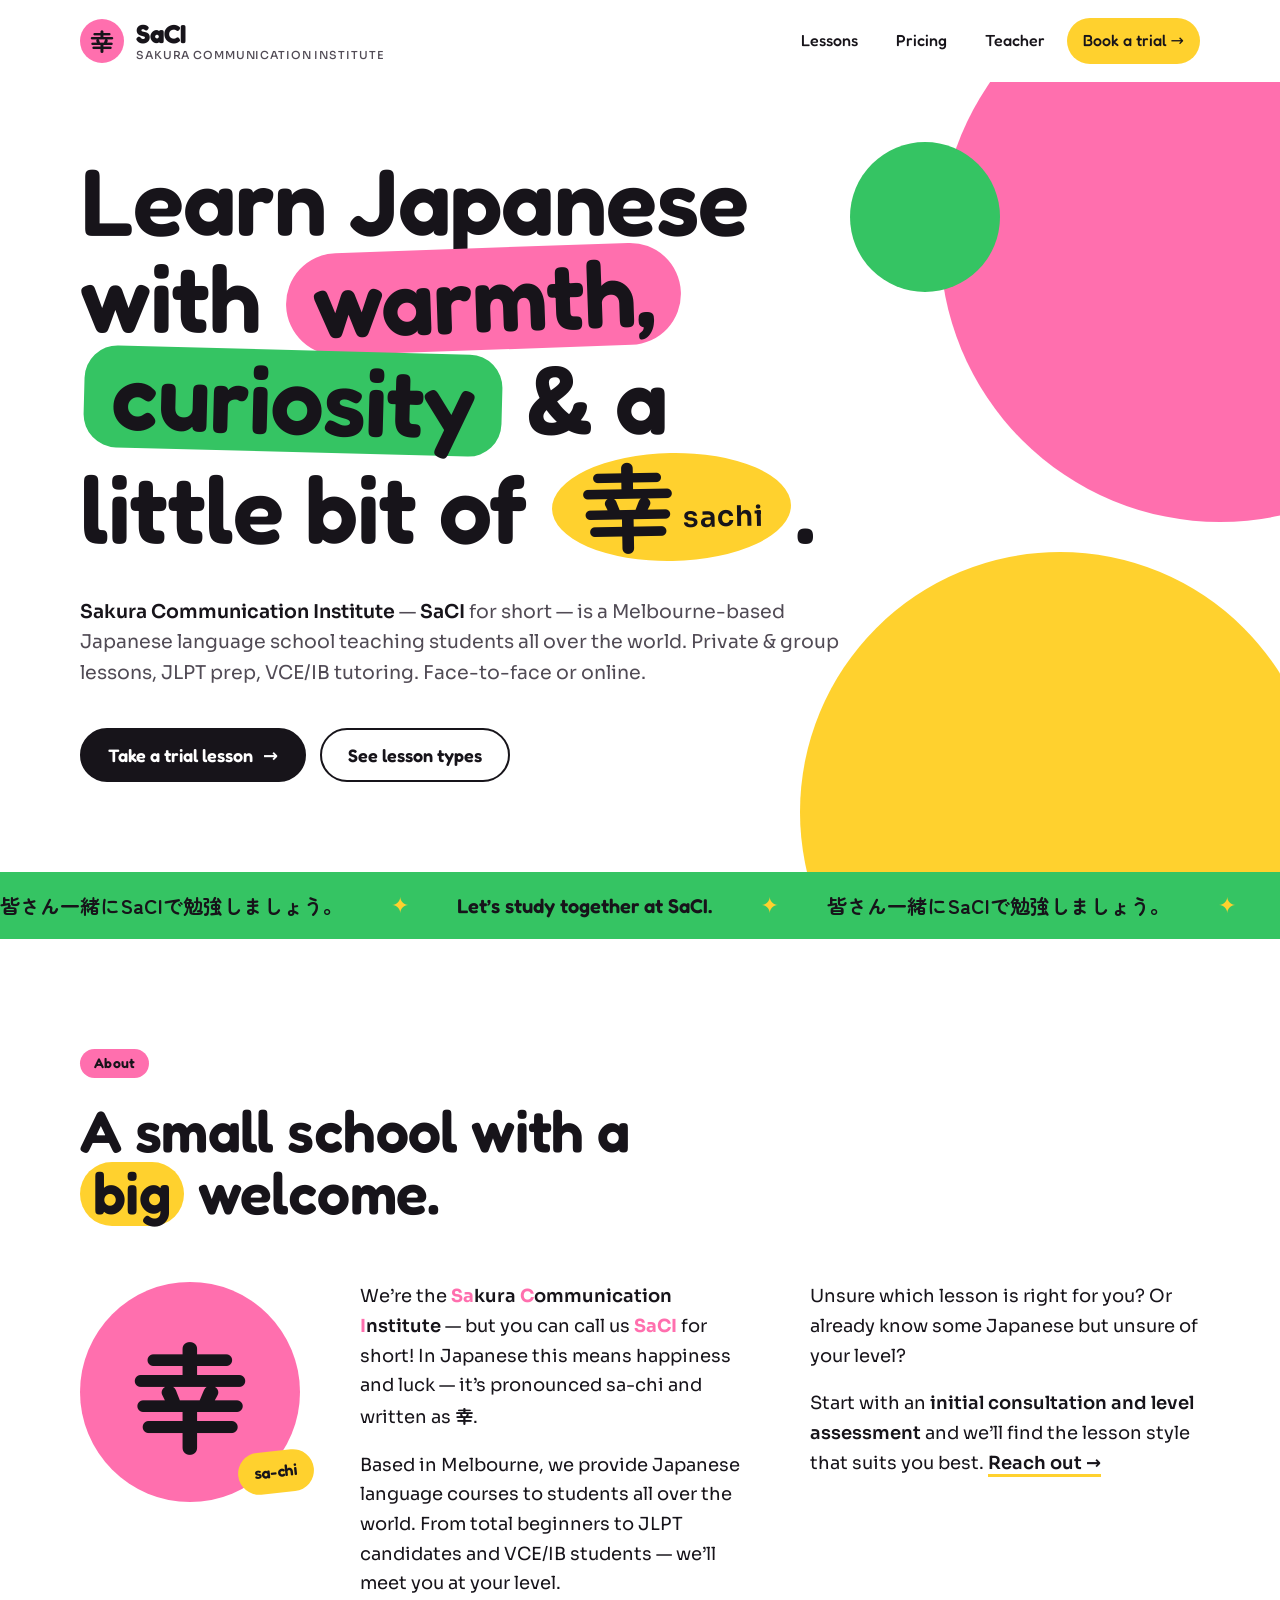
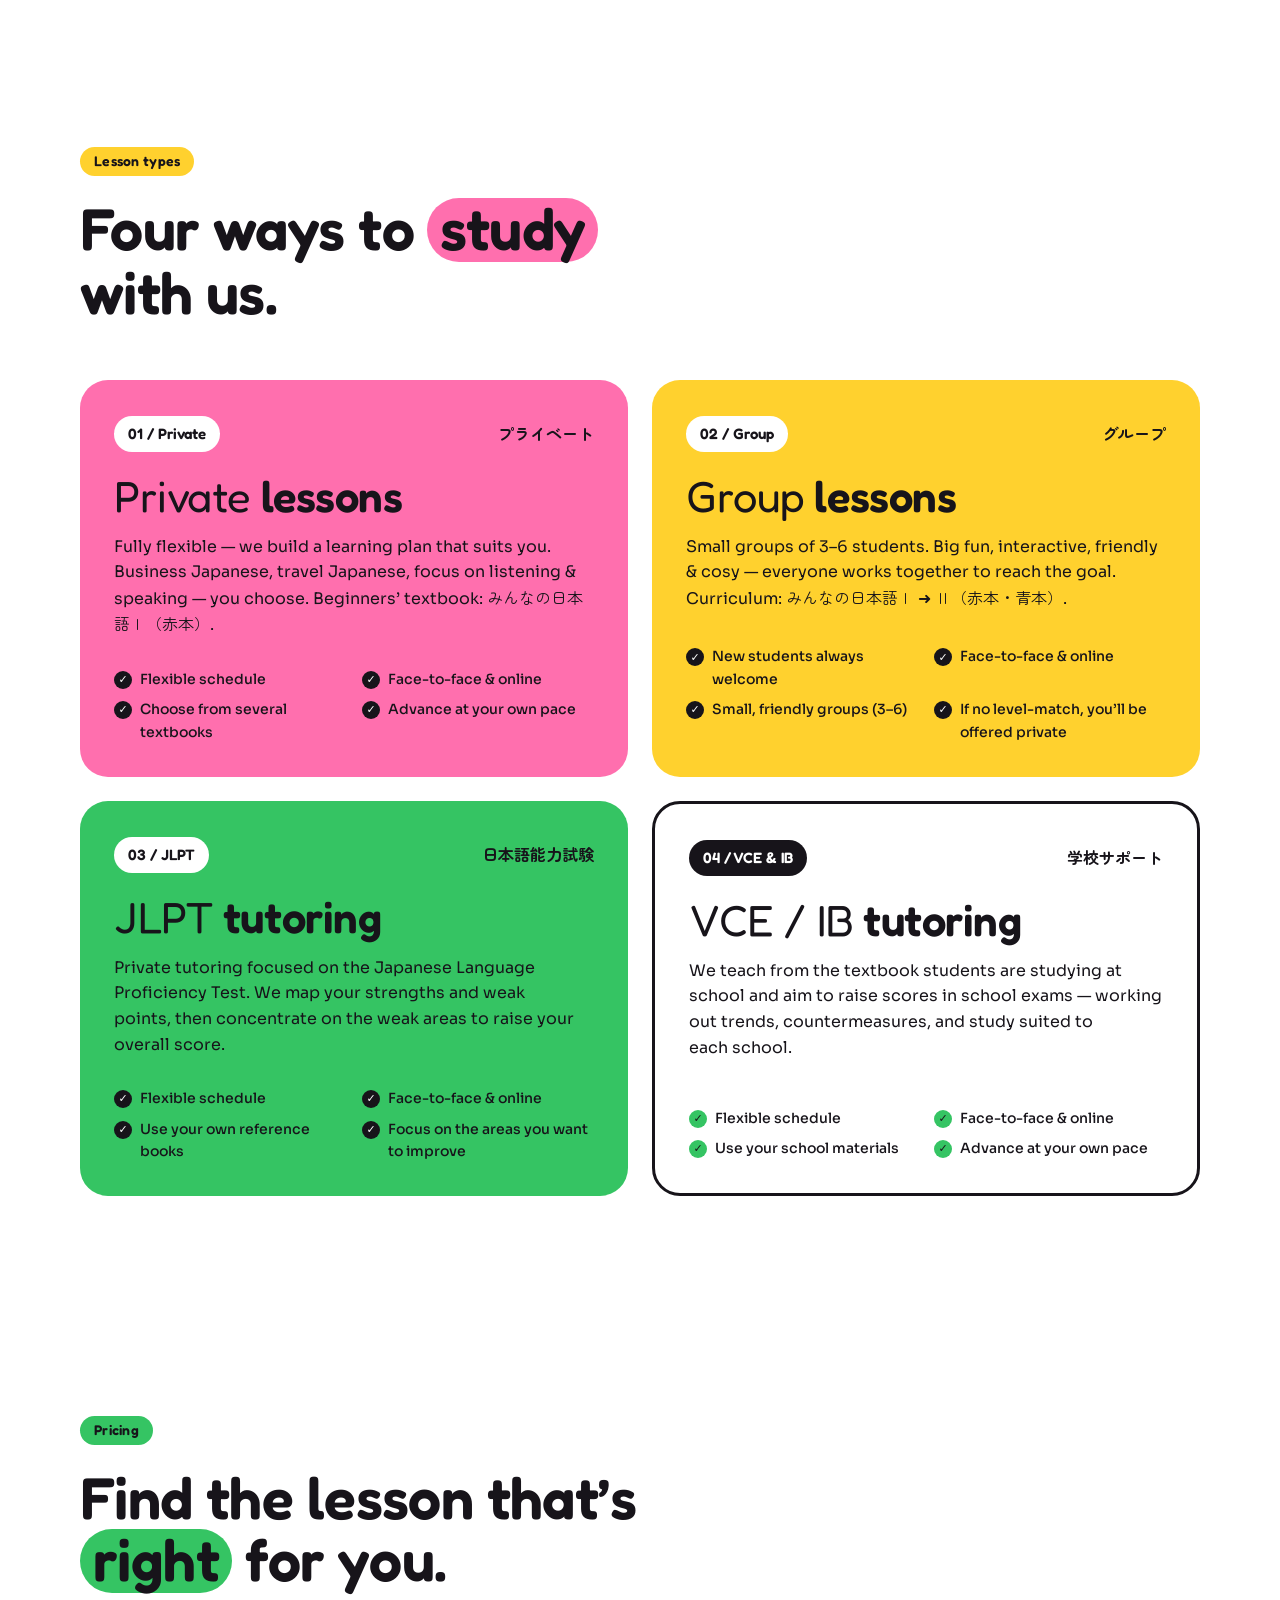
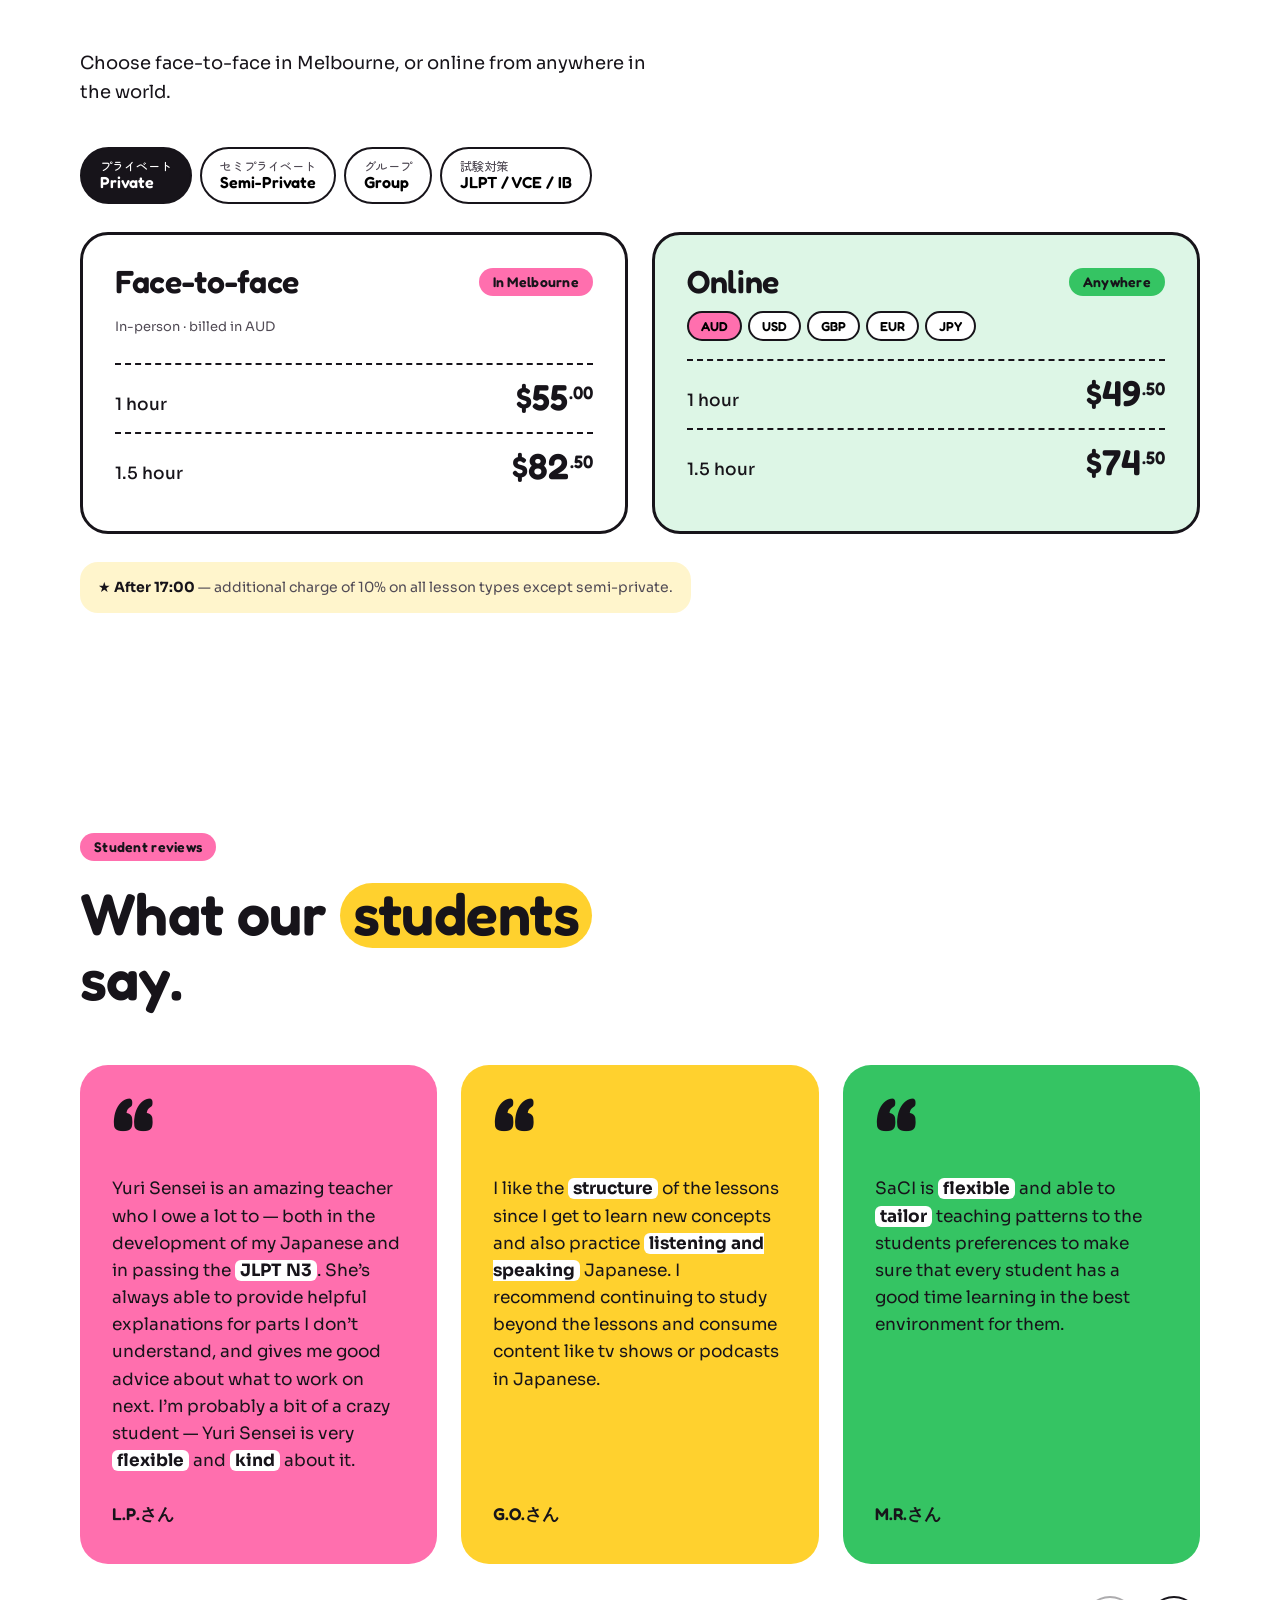
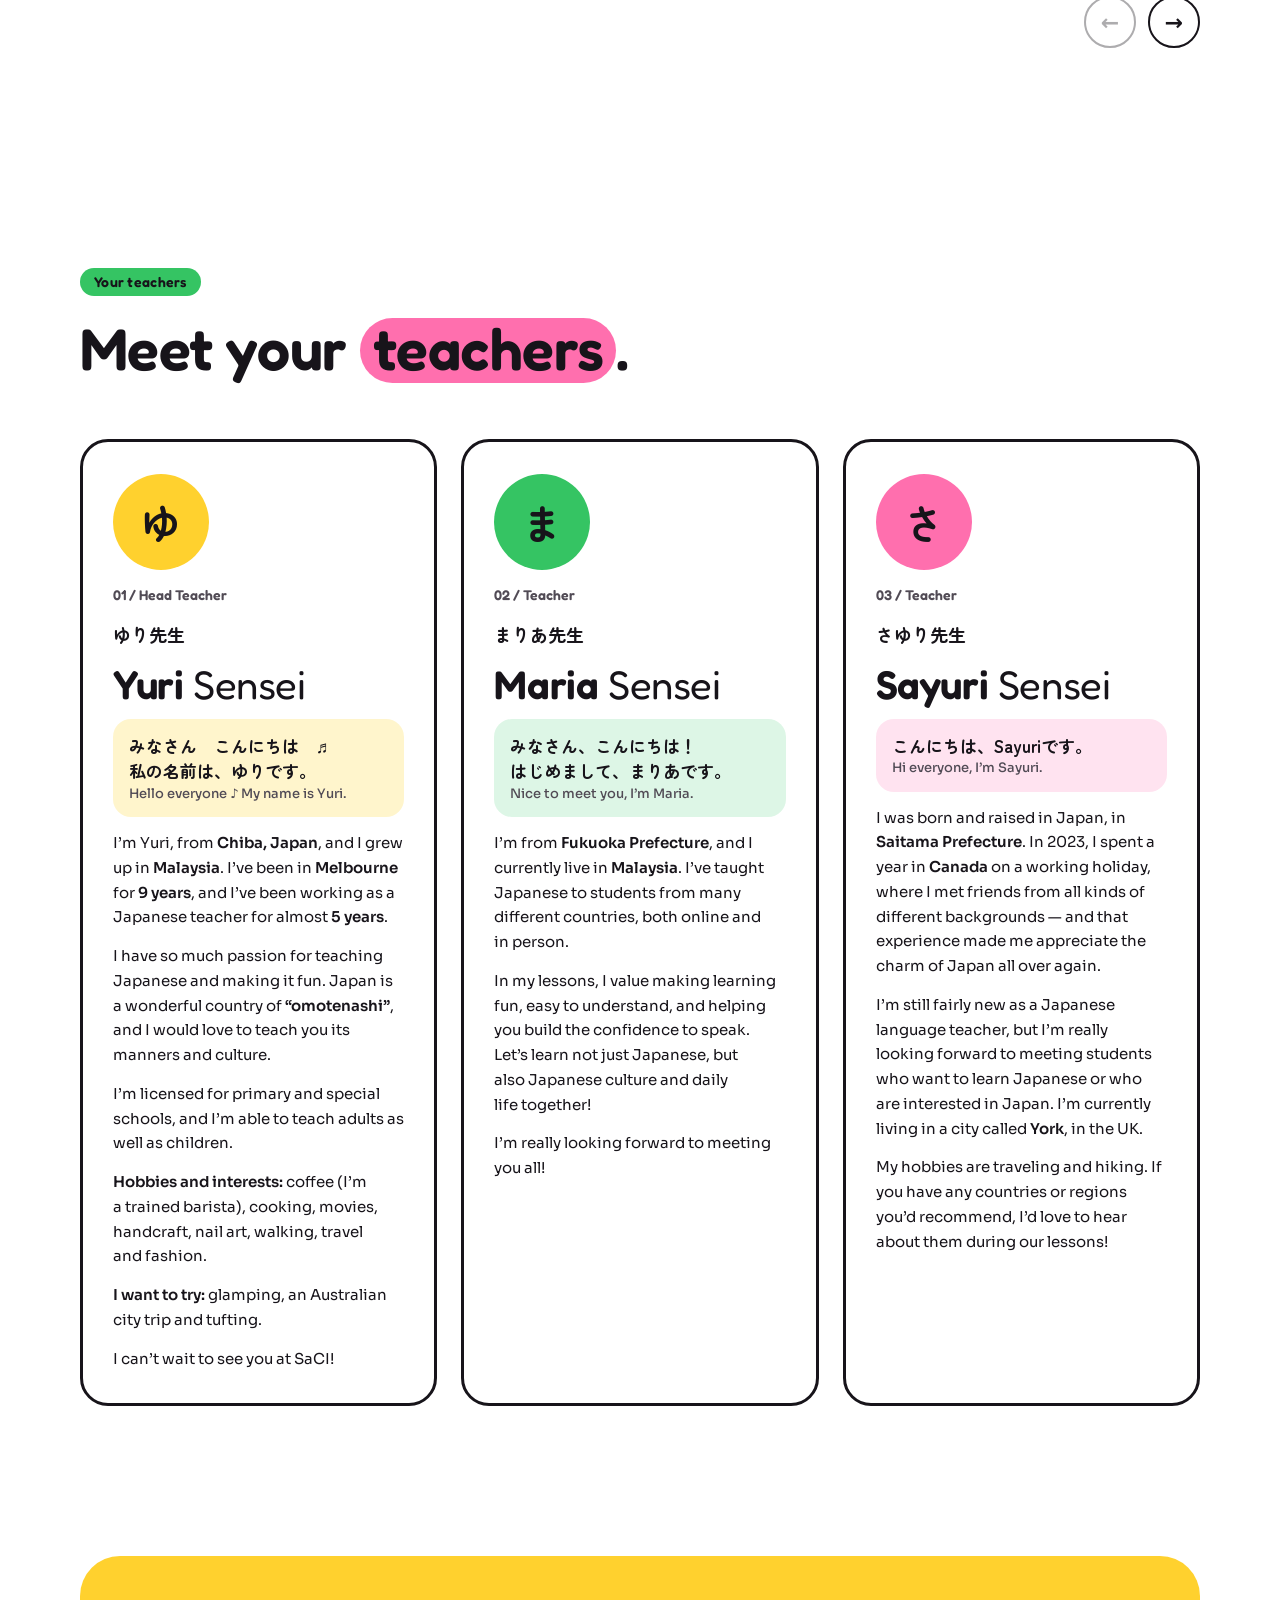
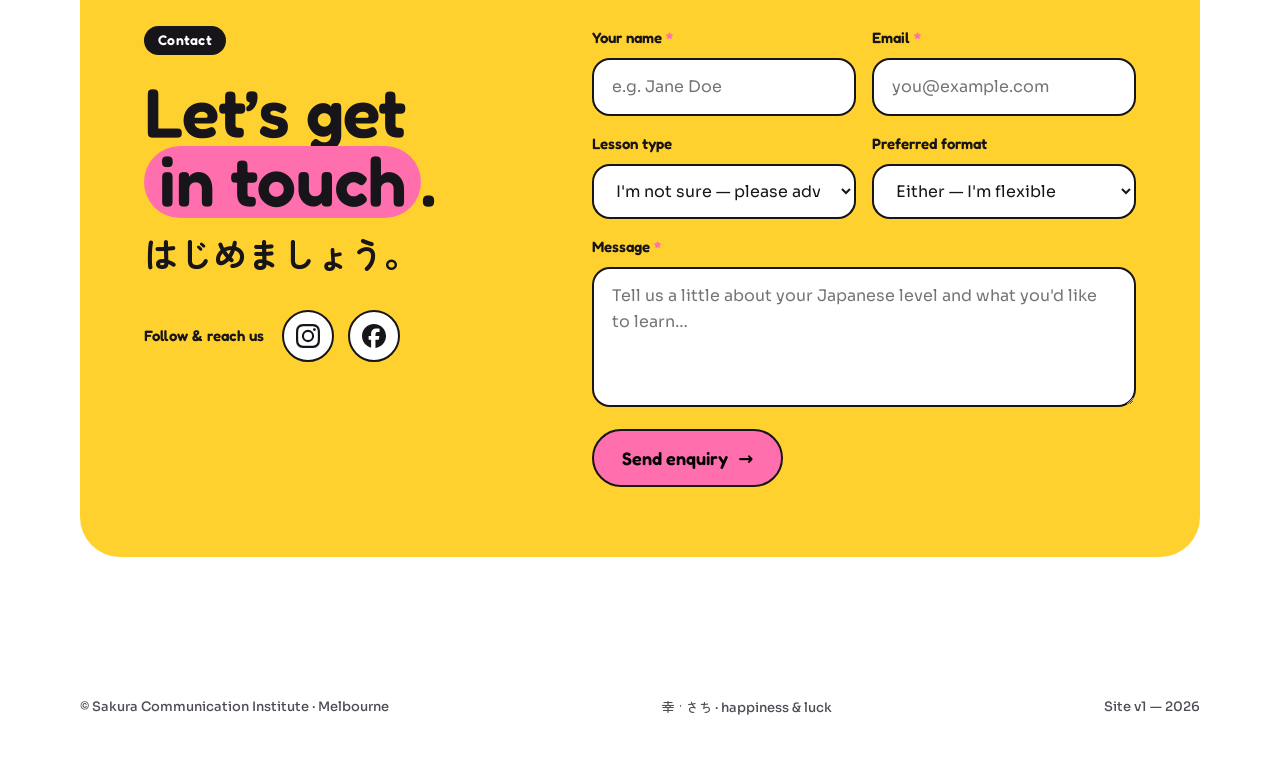
==== commit f5b10a6e: "Add new SaCI page" ====
--- a/index.html
+++ b/index.html
@@ -1,81 +1,470 @@
 <!doctype html>
 <html lang="en">
-
 <head>
-    <meta charset="utf-8">
-    <meta name="viewport" content="width=device-width, initial-scale=1.0">
-    <link rel="stylesheet" href="css/default.css">
-    <link rel="preconnect" href="https://fonts.googleapis.com">
-    <link rel="preconnect" href="https://fonts.gstatic.com" crossorigin>
-    <link href="https://fonts.googleapis.com/css2?family=Inter:ital,opsz,wght@0,14..32,100..900;1,14..32,100..900&display=swap" rel="stylesheet">
-    <link href="https://fonts.googleapis.com/css2?family=Cherry+Bomb+One&family=Kiwi+Maru&family=Pangolin&display=swap" rel="stylesheet">
-    <title>SaCI &mdash; Japanese language school</title>
+<meta charset="utf-8" />
+<meta name="viewport" content="width=device-width, initial-scale=1" />
+<title>Sakura Communication Institute — SaCI</title>
+<link rel="preconnect" href="https://fonts.googleapis.com" />
+<link rel="preconnect" href="https://fonts.gstatic.com" crossorigin />
+<link href="https://fonts.googleapis.com/css2?family=Fredoka:wght@400;500;600;700&family=Sora:wght@400;500;600;700&family=Zen+Maru+Gothic:wght@500;700&display=swap" rel="stylesheet" />
+<style>
+:root{--white:#FFFFFF;--ink:#17141A;--ink-soft:#514B55;--pink:#FF6FAE;--green:#35C463;--yellow:#FFD12E;--pink-soft:#FFE3F0;--green-soft:#DDF6E6;--yellow-soft:#FFF5CC;--display:'Fredoka',system-ui,sans-serif;--sans:'Sora',system-ui,sans-serif;--jp:'Zen Maru Gothic','Hiragino Maru Gothic ProN',sans-serif;--r:28px}
+*{box-sizing:border-box}html,body{margin:0;padding:0}
+body{background:var(--white);color:var(--ink);font-family:var(--sans);font-size:16px;line-height:1.6;-webkit-font-smoothing:antialiased}
+::selection{background:var(--yellow);color:var(--ink)}
+a{color:inherit;text-decoration:none}a:hover{color:var(--pink)}
+em{font-style:normal}
+.jp{font-family:var(--jp)}
+.wrap{max-width:1200px;margin:0 auto;padding:0 40px}@media(max-width:720px){.wrap{padding:0 20px}}
+h1,h2,h3,h4{font-family:var(--display);font-weight:600;margin:0;line-height:1.05;letter-spacing:-0.01em}
+.pill{display:inline-flex;align-items:center;gap:8px;padding:6px 14px;border-radius:999px;font-family:var(--display);font-weight:600;font-size:14px;letter-spacing:.02em;line-height:1.2}
+.pill.p{background:var(--pink)}.pill.g{background:var(--green)}.pill.y{background:var(--yellow)}.pill.k{background:var(--ink);color:var(--white)}.pill.o{border:2px solid var(--ink)}
+.btn{display:inline-flex;align-items:center;gap:10px;padding:16px 26px;border-radius:999px;font-family:var(--display);font-weight:600;font-size:18px;line-height:1;border:2px solid var(--ink);transition:transform .15s,background .15s}
+.btn:hover{transform:translateY(-2px);color:var(--ink)}
+.btn.primary{background:var(--ink);color:var(--white)}.btn.primary:hover{background:var(--pink);color:var(--ink)}
+.btn.ghost{background:var(--white)}.btn.ghost:hover{background:var(--yellow)}
+/* NAV */
+.nav{position:sticky;top:0;z-index:50;background:var(--white)}
+.nav-inner{max-width:1200px;margin:0 auto;padding:18px 40px;display:flex;align-items:center;justify-content:space-between;gap:20px}
+@media(max-width:720px){.nav-inner{padding:14px 20px}}
+.brand{display:flex;align-items:center;gap:12px}
+.logomark{width:44px;height:44px;border-radius:50%;background:var(--pink);display:grid;place-items:center;font-family:var(--jp);font-weight:700;font-size:24px;line-height:1}
+.wordmark{font-family:var(--display);font-weight:700;font-size:26px;line-height:1}
+.wordmark small{display:block;font-family:var(--sans);font-weight:500;font-size:11px;letter-spacing:.08em;text-transform:uppercase;color:var(--ink-soft);margin-top:3px}
+.nav-links{display:flex;align-items:center;gap:6px}
+.nav-links a{font-family:var(--display);font-weight:500;font-size:16px;padding:10px 16px;border-radius:999px}
+.nav-links a:hover{background:var(--yellow-soft);color:var(--ink)}
+.nav-links .cta{background:var(--yellow)}.nav-links .cta:hover{background:var(--green)}
+@media(max-width:860px){.nav-links a:not(.cta){display:none}}
+/* HERO */
+.hero{padding:70px 0 90px;position:relative;overflow:hidden}
+.hero .wrap{position:relative;z-index:1}
+.hero h1{font-size:clamp(46px,7.4vw,108px);font-weight:600;line-height:1.02;max-width:14ch;text-wrap:pretty}
+.blob{display:inline-block;padding:.02em .28em .06em;border-radius:999px;line-height:1;transform:rotate(-2deg);margin:0 .04em}
+.blob.p{background:var(--pink)}.blob.g{background:var(--green);transform:rotate(1.5deg);border-radius:.35em}.blob.y{background:var(--yellow);transform:rotate(-1deg);border-radius:50%;padding:.02em .3em .06em}
+.blob small{font-family:var(--sans);font-weight:600;font-size:.3em;vertical-align:.55em;margin-left:.3em;letter-spacing:.02em}
+.hero-sub{margin:36px 0 0;font-size:19px;line-height:1.6;max-width:56ch;color:var(--ink-soft)}
+.hero-sub strong,.hero-sub em{color:var(--ink);font-weight:600}
+.hero-cta{display:flex;gap:14px;flex-wrap:wrap;margin-top:40px}
+.shape{position:absolute;pointer-events:none;border-radius:50%}
+.shape.c1{right:-220px;top:-120px;width:560px;height:560px;background:var(--pink)}
+.shape.c2{right:-40px;bottom:-200px;width:520px;height:520px;background:var(--yellow)}
+.shape.c3{right:280px;top:60px;width:150px;height:150px;background:var(--green)}
+@media(max-width:720px){.shape{display:none}}
+/* MARQUEE */
+.marquee{background:var(--green);overflow:hidden}
+.marquee-track{display:flex;gap:48px;padding:16px 0;white-space:nowrap;animation:scroll 38s linear infinite;font-family:var(--display);font-weight:600;font-size:20px}
+.marquee-track>span{display:inline-flex;align-items:center;gap:48px}
+.marquee-track .sep{color:var(--yellow);font-size:22px}
+@keyframes scroll{to{transform:translateX(-50%)}}
+/* SECTIONS */
+.section{padding:110px 0}
+.sec-head{display:flex;flex-direction:column;align-items:flex-start;gap:22px;margin-bottom:56px}
+.sec-title{font-size:clamp(36px,4.6vw,64px);max-width:18ch;text-wrap:pretty}
+.sec-title em{display:inline-block;padding:0 .22em .04em;border-radius:999px;line-height:1.05}
+.sec-title em.p{background:var(--pink)}.sec-title em.g{background:var(--green)}.sec-title em.y{background:var(--yellow)}
+/* ABOUT */
+.about-grid{display:grid;grid-template-columns:auto 1fr 1fr;gap:60px;align-items:start}
+@media(max-width:1000px){.about-grid{grid-template-columns:1fr}}
+.about-mark{width:220px;height:220px;border-radius:50%;background:var(--pink);display:grid;place-items:center;position:relative}
+.about-mark .kanji{font-family:var(--jp);font-weight:700;font-size:118px;line-height:1}
+.about-mark .tag{position:absolute;right:-14px;bottom:10px;background:var(--yellow);border-radius:999px;padding:8px 16px;font-family:var(--display);font-weight:600;font-size:16px;transform:rotate(-6deg)}
+.about-grid p{margin:0 0 18px;font-size:18px;line-height:1.65;text-wrap:pretty}
+.about-grid strong{font-weight:600}.about-grid .acro{color:var(--pink);font-weight:700}
+.about-grid a{font-weight:600;border-bottom:3px solid var(--yellow)}
+/* LESSONS */
+.lessons{display:grid;grid-template-columns:repeat(2,1fr);gap:24px}
+@media(max-width:860px){.lessons{grid-template-columns:1fr}}
+.lesson{border-radius:var(--r);padding:36px 34px 34px;position:relative;display:flex;flex-direction:column;gap:14px;min-height:380px}
+.lesson.l1{background:var(--pink)}.lesson.l2{background:var(--yellow)}.lesson.l3{background:var(--green)}.lesson.l4{background:var(--white);border:3px solid var(--ink)}
+.lesson-head{display:flex;justify-content:space-between;align-items:flex-start;gap:16px}
+.lesson-num{font-family:var(--display);font-weight:600;font-size:15px;background:var(--white);border-radius:999px;padding:6px 14px}
+.lesson.l4 .lesson-num{background:var(--ink);color:var(--white)}
+.lesson-jp{font-family:var(--jp);font-weight:700;font-size:16px;align-self:center}
+.lesson-title{font-size:clamp(32px,3.4vw,44px);margin-top:8px}
+.lesson-title em{font-weight:400}
+.lesson-desc{margin:0;font-size:16px;line-height:1.6;max-width:50ch;text-wrap:pretty}
+.lesson-benefits{list-style:none;margin:auto 0 0;padding:16px 0 0;display:grid;grid-template-columns:1fr 1fr;gap:8px 16px;font-size:14px;font-weight:500}
+@media(max-width:560px){.lesson-benefits{grid-template-columns:1fr}}
+.lesson-benefits li{display:flex;gap:8px;align-items:flex-start}
+.tick{flex:none;width:18px;height:18px;border-radius:50%;background:var(--ink);color:var(--white);display:grid;place-items:center;font-size:11px;margin-top:3px}
+.lesson.l4 .tick{background:var(--green);color:var(--ink)}
+/* PRICING */
+.pricing-intro{display:flex;justify-content:space-between;gap:40px;align-items:flex-start;flex-wrap:wrap;margin-bottom:40px}
+.pricing-intro p{margin:0;font-size:18px;max-width:46ch}
+.pricing-note{margin:28px 0 0;font-size:14px;color:var(--ink-soft);background:var(--yellow-soft);border-radius:18px;padding:14px 18px;width:fit-content;max-width:100%}
+.pricing-note b{color:var(--ink)}
+.price-tabs{display:flex;gap:8px;flex-wrap:wrap;margin-bottom:28px}
+.price-tab{border:2px solid var(--ink);background:var(--white);border-radius:999px;padding:10px 18px;cursor:pointer;font-family:var(--display);font-weight:600;font-size:16px;display:flex;flex-direction:column;align-items:flex-start;line-height:1.2;transition:background .15s}
+.price-tab .jp{font-size:12px;font-weight:500;color:var(--ink-soft)}
+.price-tab:hover{background:var(--yellow-soft)}
+.price-tab.active{background:var(--ink);color:var(--white)}.price-tab.active .jp{color:var(--white)}
+.price-panel{display:none}.price-panel.active{display:block}
+.price-grid{display:grid;grid-template-columns:1fr 1fr;gap:24px}
+@media(max-width:860px){.price-grid{grid-template-columns:1fr}}
+.price-col{border:3px solid var(--ink);border-radius:var(--r);padding:30px 32px;background:var(--white)}
+.price-col.on{background:var(--green-soft)}
+.price-col-head{display:flex;justify-content:space-between;align-items:center;gap:14px;flex-wrap:wrap;margin-bottom:12px}
+.price-col h4{font-size:32px}
+.cur-note{font-size:13px;color:var(--ink-soft);margin-bottom:18px;min-height:34px;display:flex;align-items:center}
+.cur-switch{display:flex;gap:6px;flex-wrap:wrap;margin-bottom:18px}
+.cur-btn{border:2px solid var(--ink);background:var(--white);border-radius:999px;padding:5px 12px;font-family:var(--display);font-weight:600;font-size:13px;cursor:pointer}
+.cur-btn.active{background:var(--pink)}
+.price-row{display:flex;justify-content:space-between;align-items:baseline;padding:14px 0;border-top:2px dashed var(--ink)}
+.price-row-label{font-weight:500;font-size:17px}.price-row-label em{color:var(--ink-soft);font-size:14px}
+.price-row-price{font-family:var(--display);font-weight:600;font-size:36px;line-height:1}.cents{font-size:.5em;vertical-align:.6em;margin-left:1px}
+.price-note{margin:22px 0 0;font-size:14px;color:var(--ink-soft)}.price-note .star{color:var(--pink)}.price-note b{color:var(--ink)}
+/* REVIEWS */
+.reviews-grid{display:flex;gap:24px;overflow-x:auto;scroll-snap-type:x mandatory;scroll-behavior:smooth;padding-bottom:12px;scrollbar-width:thin;scrollbar-color:var(--ink) transparent}
+.reviews-grid>.review-card{flex:0 0 calc((100% - 48px)/3);scroll-snap-align:start}
+@media(max-width:1000px){.reviews-grid>.review-card{flex-basis:calc((100% - 24px)/2)}}
+@media(max-width:640px){.reviews-grid>.review-card{flex-basis:86%}}
+.reviews-nav{display:flex;gap:12px;justify-content:flex-end;margin-top:20px}
+.reviews-nav button{width:52px;height:52px;border-radius:999px;border:2px solid var(--ink);background:var(--white);color:var(--ink);font-family:var(--display);font-size:22px;font-weight:600;cursor:pointer;transition:background .15s,color .15s}
+.reviews-nav button:hover:not(:disabled){background:var(--ink);color:var(--white)}
+.reviews-nav button:disabled{opacity:.35;cursor:default}
+.review-card{border-radius:var(--r);padding:36px 32px;display:flex;flex-direction:column;gap:26px;position:relative}
+.review-card.p{background:var(--pink)}.review-card.y{background:var(--yellow)}.review-card.g{background:var(--green)}
+.review-card::before{content:"“";font-family:var(--display);font-weight:700;font-size:96px;line-height:.6;height:48px;display:block}
+.review-quote{margin:0;font-size:17px;line-height:1.6;text-wrap:pretty}
+.review-quote em{font-weight:700;background:var(--white);border-radius:6px;padding:0 5px}
+.review-attr{margin-top:auto;display:flex;flex-direction:column;gap:4px;font-size:14px}
+.review-attr b{font-family:var(--display);font-size:17px;font-weight:600}
+.review-attr .meta{color:var(--ink);opacity:.75}
+/* TEACHERS */
+.roster-grid{display:grid;grid-template-columns:repeat(3,1fr);gap:24px}
+@media(max-width:1000px){.roster-grid{grid-template-columns:1fr}}
+.roster-card{border:3px solid var(--ink);border-radius:var(--r);padding:32px 30px;display:flex;flex-direction:column;gap:14px}
+.avatar{width:96px;height:96px;border-radius:50%;display:grid;place-items:center;font-family:var(--jp);font-weight:700;font-size:40px;line-height:1}
+.roster-card.y .avatar{background:var(--yellow)}.roster-card.k .avatar{background:var(--green)}.roster-card.a .avatar{background:var(--pink)}
+.roster-card .num{font-family:var(--display);font-weight:600;font-size:14px;color:var(--ink-soft)}
+.roster-card .name-jp{font-family:var(--jp);font-weight:700;font-size:18px}
+.roster-card .name{font-size:40px;font-weight:400}.roster-card .name em{font-weight:600}
+.roster-card .role{font-weight:600;font-size:14px}
+.greeting{font-family:var(--jp);font-weight:700;font-size:17px;border-radius:18px;padding:14px 16px;line-height:1.5}
+.roster-card.y .greeting{background:var(--yellow-soft)}.roster-card.k .greeting{background:var(--green-soft)}.roster-card.a .greeting{background:var(--pink-soft)}
+.greeting em{display:block;font-family:var(--sans);font-weight:500;font-size:13px;color:var(--ink-soft)}
+.bio{margin:0;font-size:15px;line-height:1.65;text-wrap:pretty}.bio em{font-weight:600}
+.specs{display:flex;flex-wrap:wrap;gap:6px;margin-top:auto;padding-top:8px}
+.spec{border:2px solid var(--ink);border-radius:999px;padding:4px 12px;font-family:var(--display);font-weight:500;font-size:13px}
+/* CONTACT */
+.contact{padding:40px 0 110px}
+.contact-box{background:var(--yellow);border-radius:40px;padding:70px 64px;display:grid;grid-template-columns:1fr 1.4fr;gap:60px;align-items:start}
+@media(max-width:1000px){.contact-box{grid-template-columns:1fr;padding:48px 28px;gap:40px}}
+.contact h2{font-size:clamp(40px,5.4vw,76px);line-height:1}
+.contact h2 em{background:var(--pink);border-radius:999px;padding:0 .22em .04em;display:inline-block}
+.contact .jp-line{display:block;font-family:var(--jp);font-weight:700;font-size:.5em;margin-top:.5em}
+.contact-form{display:flex;flex-direction:column;gap:16px}
+.form-row{display:grid;grid-template-columns:1fr 1fr;gap:16px}@media(max-width:620px){.form-row{grid-template-columns:1fr}}
+.field{display:flex;flex-direction:column;gap:8px}
+.field label{font-family:var(--display);font-weight:600;font-size:15px}.req{color:var(--pink)}
+.field input,.field select,.field textarea{font:inherit;font-size:16px;padding:14px 18px;border:2px solid var(--ink);border-radius:18px;background:var(--white);color:var(--ink);width:100%}
+.field textarea{min-height:140px;resize:vertical}
+.field input:focus,.field select:focus,.field textarea:focus{outline:3px solid var(--pink);outline-offset:2px}
+.form-submit-row{display:flex;align-items:center;gap:18px;flex-wrap:wrap;margin-top:6px}
+.form-submit{border:2px solid var(--ink);background:var(--pink);border-radius:999px;padding:16px 28px;font-family:var(--display);font-weight:600;font-size:18px;cursor:pointer;display:inline-flex;gap:10px;align-items:center;transition:transform .15s,background .15s}
+.form-submit:hover{transform:translateY(-2px);background:var(--ink);color:var(--white)}
+.form-note{font-size:13px;color:var(--ink-soft)}.form-note b{color:var(--ink)}
+.form-status{background:var(--white);border-radius:18px;padding:14px 18px;font-weight:500}
+.social-row{display:flex;align-items:center;gap:14px;flex-wrap:wrap;margin-top:40px}
+.social-label{font-family:var(--display);font-weight:600;font-size:15px;margin-right:4px}
+.social-icon{width:52px;height:52px;border-radius:50%;background:var(--white);border:2px solid var(--ink);display:inline-flex;align-items:center;justify-content:center;color:var(--ink);transition:transform .15s,background .15s}
+.social-icon svg{width:24px;height:24px;display:block}
+.social-icon:hover{background:var(--pink);color:var(--ink);transform:translateY(-2px)}
+/* FOOTER */
+footer{padding:30px 0 40px;font-size:13px;font-weight:500;color:var(--ink-soft)}
+footer .wrap{display:flex;justify-content:space-between;flex-wrap:wrap;gap:16px}
+</style>
 </head>
-
 <body>
-    <div class="wrapper">
-        <header>
-            <h1 class="saci-logo">SaCI</h1>
-            <p class="saci-subtitle">Japanese Language School</p>
-
-            <nav aria-label="Main navigation">
-                <ul>
-                    <li><a href="index.html">Home</a></li>
-                    <li><a href="courses.html">Courses</a></li>
-                    <li><a href="pricing.html">Pricing</a></li>
-                    <li><a href="reviews.html">Reviews</a></li>
-                    <li><a href="teachers.html">Teachers</a></li>
-                    <li><a href="contact.html">Contact</a></li>
-                    <li><a href="trial.html">Trial Lesson</a></li>
-                </ul>
-            </nav>
-        </header>
-
-        <main>
-             <p class="greeting">
-                <span lang="ja" class="cherry-bomb-one-regular">こんにちは！</span>
-            </p>
-            <p>Welcome to SaCI (Sakura Communication Institute), a Japanese language school based in Melbourne, Australia.
-                We offer Japanese lessons for learners of all levels, both in person and online, and work with students from
-                Australia and around the world.</p>
-
-
-            <div class="cta-buttons">
-                <a href="trial.html">
-                <button>
-                    <span>Free Trial Lesson</span>
-                    <svg xmlns="http://www.w3.org/2000/svg" width="34" height="34" fill="currentColor"
-                        class="bi bi-calendar-check" viewBox="0 0 16 16">
-                        <path
-                            d="M10.854 7.146a.5.5 0 0 1 0 .708l-3 3a.5.5 0 0 1-.708 0l-1.5-1.5a.5.5 0 1 1 .708-.708L7.5 9.793l2.646-2.647a.5.5 0 0 1 .708 0" />
-                        <path
-                            d="M3.5 0a.5.5 0 0 1 .5.5V1h8V.5a.5.5 0 0 1 1 0V1h1a2 2 0 0 1 2 2v11a2 2 0 0 1-2 2H2a2 2 0 0 1-2-2V3a2 2 0 0 1 2-2h1V.5a.5.5 0 0 1 .5-.5M1 4v10a1 1 0 0 0 1 1h12a1 1 0 0 0 1-1V4z" />
-                    </svg>
-                </button>
-                </a>
-
-                <a href="courses.html">
-                <button>
-                    <span>View Courses</span>
-                    <svg xmlns="http://www.w3.org/2000/svg" width="34" height="34" fill="currentColor" class="bi bi-book"
-                        viewBox="0 0 16 16">
-                        <path
-                            d="M1 2.828c.885-.37 2.154-.769 3.388-.893 1.33-.134 2.458.063 3.112.752v9.746c-.935-.53-2.12-.603-3.213-.493-1.18.12-2.37.461-3.287.811zm7.5-.141c.654-.689 1.782-.886 3.112-.752 1.234.124 2.503.523 3.388.893v9.923c-.918-.35-2.107-.692-3.287-.81-1.094-.111-2.278-.039-3.213.492zM8 1.783C7.015.936 5.587.81 4.287.94c-1.514.153-3.042.672-3.994 1.105A.5.5 0 0 0 0 2.5v11a.5.5 0 0 0 .707.455c.882-.4 2.303-.881 3.68-1.02 1.409-.142 2.59.087 3.223.877a.5.5 0 0 0 .78 0c.633-.79 1.814-1.019 3.222-.877 1.378.139 2.8.62 3.681 1.02A.5.5 0 0 0 16 13.5v-11a.5.5 0 0 0-.293-.455c-.952-.433-2.48-.952-3.994-1.105C10.413.809 8.985.936 8 1.783" />
-                    </svg>
-                </button>
-                </a>
-                <!-- https://icons.getbootstrap.com/icons/book/ -->
-            </div>
-
-            <p>Our lessons focus on building practical language skills—speaking, listening, reading, and writing—at a pace
-                that suits each learner.</p>
-
-            <p class="centered"><span lang="ja" class="kiwi-maru"><ruby>皆<rt>みな</rt></ruby>さん、<ruby>一緒<rt>いっしょ</rt></ruby>にSaCIで<ruby>勉強<rt>べんきょう</rt></ruby>しましょう！</ruby></span></br>Let's study together with SaCI!</p>
-        </main>
-    </div>
-    <footer class="site-footer">
-        <p>&copy; SaCI &mdash; Sakura Communication Institute</p>
-    </footer>
+<nav class="nav" data-screen-label="00 Nav">
+<div class="nav-inner">
+<a href="#top" class="brand"><span class="logomark" aria-hidden="true">幸</span><span class="wordmark">SaCI<small>Sakura Communication Institute</small></span></a>
+<div class="nav-links"><a href="#lessons">Lessons</a><a href="#pricing">Pricing</a><a href="#teacher">Teacher</a><a href="#contact" class="cta">Book a trial →</a></div>
+</div>
+</nav>
+
+<section class="hero" id="top" data-screen-label="01 Hero">
+<div class="shape c1" aria-hidden="true"></div><div class="shape c2" aria-hidden="true"></div><div class="shape c3" aria-hidden="true"></div>
+<div class="wrap">
+<h1>Learn Japanese with <span class="blob p">warmth,</span> <span class="blob g">curiosity</span> &amp; a little bit of <span class="blob y"><span class="jp">幸</span><small>sachi</small></span>.</h1>
+<p class="hero-sub"><strong>Sakura Communication Institute</strong> — <em>SaCI</em> for short — is a Melbourne-based Japanese language school teaching students all over the world. Private &amp; group lessons, JLPT prep, VCE/IB tutoring. Face-to-face or online.</p>
+<div class="hero-cta"><a href="#contact" class="btn primary">Take a trial lesson <span>→</span></a><a href="#lessons" class="btn ghost">See lesson types</a></div>
+</div>
+</section>
+
+<div class="marquee" aria-hidden="true">
+<div class="marquee-track">
+<span><span class="jp">皆さん一緒にSaCIで勉強しましょう。</span><span class="sep">✦</span><span>Let’s study together at SaCI.</span><span class="sep">✦</span></span>
+<span><span class="jp">皆さん一緒にSaCIで勉強しましょう。</span><span class="sep">✦</span><span>Let’s study together at SaCI.</span><span class="sep">✦</span></span>
+<span><span class="jp">皆さん一緒にSaCIで勉強しましょう。</span><span class="sep">✦</span><span>Let’s study together at SaCI.</span><span class="sep">✦</span></span>
+<span><span class="jp">皆さん一緒にSaCIで勉強しましょう。</span><span class="sep">✦</span><span>Let’s study together at SaCI.</span><span class="sep">✦</span></span>
+</div>
+</div>
+
+<section class="section" id="about" data-screen-label="02 About">
+<div class="wrap">
+<div class="sec-head"><span class="pill p">About</span><h2 class="sec-title">A small school with a <em class="y">big</em> welcome.</h2></div>
+<div class="about-grid">
+<div class="about-mark"><span class="kanji">幸</span><span class="tag">sa-chi</span></div>
+<div>
+<p>We’re the <strong><span class="acro">Sa</span>kura <span class="acro">C</span>ommunication <span class="acro">I</span>nstitute</strong> — but you can call us <strong><span class="acro">SaCI</span></strong> for short! In Japanese this means <em>happiness and luck</em> — it’s pronounced <em>sa-chi</em> and written as <span class="jp" style="font-weight:700">幸</span>.</p>
+<p>Based in Melbourne, we provide Japanese language courses to students all over the world. From total beginners to JLPT candidates and VCE/IB students — we’ll meet you at your level.</p>
+</div>
+<div>
+<p>Unsure which lesson is right for you? Or already know some Japanese but unsure of your level?</p>
+<p>Start with an <strong>initial consultation and level assessment</strong> and we’ll find the lesson style that suits you best. <a href="#contact">Reach out →</a></p>
+</div>
+</div>
+</div>
+</section>
+
+<section class="section" id="lessons" style="padding-top:20px" data-screen-label="03 Lessons">
+<div class="wrap">
+<div class="sec-head"><span class="pill y">Lesson types</span><h2 class="sec-title">Four ways to <em class="p">study</em> with us.</h2></div>
+<div class="lessons">
+<article class="lesson l1">
+<div class="lesson-head"><span class="lesson-num">01 / Private</span><span class="lesson-jp">プライベート</span></div>
+<h3 class="lesson-title"><em>Private</em> lessons</h3>
+<p class="lesson-desc">Fully flexible — we build a learning plan that suits you. Business Japanese, travel Japanese, focus on listening &amp; speaking — you choose. Beginners’ textbook: <span class="jp">みんなの日本語Ⅰ（赤本）</span>.</p>
+<ul class="lesson-benefits"><li><span class="tick">✓</span>Flexible schedule</li><li><span class="tick">✓</span>Face-to-face &amp; online</li><li><span class="tick">✓</span>Choose from several textbooks</li><li><span class="tick">✓</span>Advance at your own pace</li></ul>
+</article>
+<article class="lesson l2">
+<div class="lesson-head"><span class="lesson-num">02 / Group</span><span class="lesson-jp">グループ</span></div>
+<h3 class="lesson-title"><em>Group</em> lessons</h3>
+<p class="lesson-desc">Small groups of 3–6 students. Big fun, interactive, friendly &amp; cosy — everyone works together to reach the goal. Curriculum: <span class="jp">みんなの日本語Ⅰ ➜ Ⅱ（赤本・青本）</span>.</p>
+<ul class="lesson-benefits"><li><span class="tick">✓</span>New students always welcome</li><li><span class="tick">✓</span>Face-to-face &amp; online</li><li><span class="tick">✓</span>Small, friendly groups (3–6)</li><li><span class="tick">✓</span>If no level-match, you’ll be offered private</li></ul>
+</article>
+<article class="lesson l3">
+<div class="lesson-head"><span class="lesson-num">03 / JLPT</span><span class="lesson-jp">日本語能力試験</span></div>
+<h3 class="lesson-title"><em>JLPT</em> tutoring</h3>
+<p class="lesson-desc">Private tutoring focused on the Japanese Language Proficiency Test. We map your strengths and weak points, then concentrate on the weak areas to raise your overall score.</p>
+<ul class="lesson-benefits"><li><span class="tick">✓</span>Flexible schedule</li><li><span class="tick">✓</span>Face-to-face &amp; online</li><li><span class="tick">✓</span>Use your own reference books</li><li><span class="tick">✓</span>Focus on the areas you want to improve</li></ul>
+</article>
+<article class="lesson l4">
+<div class="lesson-head"><span class="lesson-num">04 / VCE &amp; IB</span><span class="lesson-jp">学校サポート</span></div>
+<h3 class="lesson-title"><em>VCE / IB</em> tutoring</h3>
+<p class="lesson-desc">We teach from the textbook students are studying at school and aim to raise scores in school exams — working out trends, countermeasures, and study suited to each school.</p>
+<ul class="lesson-benefits"><li><span class="tick">✓</span>Flexible schedule</li><li><span class="tick">✓</span>Face-to-face &amp; online</li><li><span class="tick">✓</span>Use your school materials</li><li><span class="tick">✓</span>Advance at your own pace</li></ul>
+</article>
+</div>
+</div>
+</section>
+
+<section class="section" id="pricing" data-screen-label="04 Pricing">
+<div class="wrap">
+<div class="sec-head"><span class="pill g">Pricing</span><h2 class="sec-title">Find the lesson that’s <em class="g">right</em> for you.</h2></div>
+<div class="pricing-intro">
+<p>Choose face-to-face in Melbourne, or online from anywhere in the world.</p>
+</div>
+<div class="price-tabs" role="tablist">
+<button class="price-tab active" data-tab="private" role="tab"><span class="jp">プライベート</span><span>Private</span></button>
+<button class="price-tab" data-tab="semi" role="tab"><span class="jp">セミプライベート</span><span>Semi-Private</span></button>
+<button class="price-tab" data-tab="group" role="tab"><span class="jp">グループ</span><span>Group</span></button>
+<button class="price-tab" data-tab="exam" role="tab"><span class="jp">試験対策</span><span>JLPT / VCE / IB</span></button>
+</div>
+<div class="price-panel active" id="panel-private">
+<div class="price-grid">
+<div class="price-col">
+<div class="price-col-head"><h4>Face-to-face</h4><span class="pill p">In Melbourne</span></div>
+<div class="cur-note">In-person · billed in AUD</div>
+<div class="price-row"><span class="price-row-label">1 hour</span><span class="price-row-price">$55<span class="cents">.00</span></span></div>
+<div class="price-row"><span class="price-row-label">1.5 hour</span><span class="price-row-price">$82<span class="cents">.50</span></span></div>
+</div>
+<div class="price-col on">
+<div class="price-col-head"><h4>Online</h4><span class="pill g">Anywhere</span></div>
+<div class="cur-switch" role="group" aria-label="Currency"><button class="cur-btn active" data-cur="AUD">AUD</button><button class="cur-btn" data-cur="USD">USD</button><button class="cur-btn" data-cur="GBP">GBP</button><button class="cur-btn" data-cur="EUR">EUR</button><button class="cur-btn" data-cur="JPY">JPY</button></div>
+<div class="price-row"><span class="price-row-label">1 hour</span><span class="price-row-price online-price" data-aud="49.50" data-usd="35.00" data-gbp="28.00" data-eur="32.00" data-jpy="5000"></span></div>
+<div class="price-row"><span class="price-row-label">1.5 hour</span><span class="price-row-price online-price" data-aud="74.50" data-usd="52.00" data-gbp="42.00" data-eur="48.00" data-jpy="7500"></span></div>
+</div>
+</div>
+</div>
+<div class="price-panel" id="panel-semi">
+<div class="price-grid">
+<div class="price-col">
+<div class="price-col-head"><h4>Face-to-face</h4><span class="pill p">In Melbourne · 2 ppl</span></div>
+<div class="cur-note">In-person · billed in AUD</div>
+<div class="price-row"><span class="price-row-label">1 hour</span><span class="price-row-price">$41<span class="cents">.50</span></span></div>
+<div class="price-row"><span class="price-row-label">1.5 hour</span><span class="price-row-price">$62<span class="cents">.00</span></span></div>
+<div class="price-row"><span class="price-row-label">2 hour <em>· 10 min break</em></span><span class="price-row-price">$82<span class="cents">.50</span></span></div>
+</div>
+<div class="price-col on">
+<div class="price-col-head"><h4>Online</h4><span class="pill g">Anywhere · 2 ppl</span></div>
+<div class="cur-switch" role="group" aria-label="Currency"><button class="cur-btn active" data-cur="AUD">AUD</button><button class="cur-btn" data-cur="USD">USD</button><button class="cur-btn" data-cur="GBP">GBP</button><button class="cur-btn" data-cur="EUR">EUR</button><button class="cur-btn" data-cur="JPY">JPY</button></div>
+<div class="price-row"><span class="price-row-label">1 hour</span><span class="price-row-price online-price" data-aud="37.00" data-usd="26.00" data-gbp="21.00" data-eur="24.00" data-jpy="3800"></span></div>
+<div class="price-row"><span class="price-row-label">1.5 hour</span><span class="price-row-price online-price" data-aud="55.50" data-usd="39.00" data-gbp="31.00" data-eur="36.00" data-jpy="5600"></span></div>
+<div class="price-row"><span class="price-row-label">2 hour <em>· 10 min break</em></span><span class="price-row-price online-price" data-aud="74.50" data-usd="52.00" data-gbp="42.00" data-eur="48.00" data-jpy="7500"></span></div>
+</div>
+</div>
+<p class="price-note">Price shown is <b>per person</b> · semi-private = 2 students</p>
+</div>
+<div class="price-panel" id="panel-group">
+<div class="price-grid">
+<div class="price-col">
+<div class="price-col-head"><h4>Face-to-face</h4><span class="pill p">In Melbourne · 3–6 ppl</span></div>
+<div class="cur-note">In-person · billed in AUD</div>
+<div class="price-row"><span class="price-row-label">1.5 hour</span><span class="price-row-price">$41<span class="cents">.50</span></span></div>
+<div class="price-row"><span class="price-row-label">2 hour <em>· 10 min break</em></span><span class="price-row-price">$55<span class="cents">.00</span></span></div>
+</div>
+<div class="price-col on">
+<div class="price-col-head"><h4>Online</h4><span class="pill g">Anywhere · 3–6 ppl</span></div>
+<div class="cur-switch" role="group" aria-label="Currency"><button class="cur-btn active" data-cur="AUD">AUD</button><button class="cur-btn" data-cur="USD">USD</button><button class="cur-btn" data-cur="GBP">GBP</button><button class="cur-btn" data-cur="EUR">EUR</button><button class="cur-btn" data-cur="JPY">JPY</button></div>
+<div class="price-row"><span class="price-row-label">1.5 hour</span><span class="price-row-price online-price" data-aud="37.00" data-usd="26.00" data-gbp="21.00" data-eur="24.00" data-jpy="3800"></span></div>
+<div class="price-row"><span class="price-row-label">2 hour <em>· 10 min break</em></span><span class="price-row-price online-price" data-aud="49.50" data-usd="35.00" data-gbp="28.00" data-eur="32.00" data-jpy="5000"></span></div>
+</div>
+</div>
+<p class="price-note">Price shown is <b>per person</b></p>
+</div>
+<div class="price-panel" id="panel-exam">
+<div class="price-grid">
+<div class="price-col">
+<div class="price-col-head"><h4>Face-to-face</h4><span class="pill p">In Melbourne · Exam prep</span></div>
+<div class="cur-note">In-person · billed in AUD</div>
+<div class="price-row"><span class="price-row-label">1 hour</span><span class="price-row-price">$60<span class="cents">.50</span></span></div>
+<div class="price-row"><span class="price-row-label">1.5 hour</span><span class="price-row-price">$91<span class="cents">.00</span></span></div>
+</div>
+<div class="price-col on">
+<div class="price-col-head"><h4>Online</h4><span class="pill g">Anywhere · Exam prep</span></div>
+<div class="cur-switch" role="group" aria-label="Currency"><button class="cur-btn active" data-cur="AUD">AUD</button><button class="cur-btn" data-cur="USD">USD</button><button class="cur-btn" data-cur="GBP">GBP</button><button class="cur-btn" data-cur="EUR">EUR</button><button class="cur-btn" data-cur="JPY">JPY</button></div>
+<div class="price-row"><span class="price-row-label">1 hour</span><span class="price-row-price online-price" data-aud="54.50" data-usd="38.00" data-gbp="31.00" data-eur="35.00" data-jpy="5500"></span></div>
+<div class="price-row"><span class="price-row-label">1.5 hour</span><span class="price-row-price online-price" data-aud="81.50" data-usd="57.00" data-gbp="46.00" data-eur="52.00" data-jpy="8200"></span></div>
+</div>
+</div>
+
+</div>
+<p class="pricing-note"><b>★ After 17:00</b> — additional charge of 10% on all lesson types except semi-private.</p>
+</div>
+</section>
+
+<section class="section" id="review" data-screen-label="05 Review">
+<div class="wrap">
+<div class="sec-head"><span class="pill p">Student reviews</span><h2 class="sec-title">What our <em class="y">students</em> say.</h2></div>
+<div class="reviews-grid" id="reviewsTrack" tabindex="0" role="region" aria-label="Student reviews">
+<article class="review-card p">
+<p class="review-quote">Yuri Sensei is an amazing teacher who I owe a lot to — both in the development of my Japanese and in passing the <em>JLPT N3</em>. She’s always able to provide helpful explanations for parts I don’t understand, and gives me good advice about what to work on next. I’m probably a bit of a crazy student — Yuri Sensei is very <em>flexible</em> and <em>kind</em> about it.</p>
+<div class="review-attr"><b>L.P.さん</b></div>
+</article>
+<article class="review-card y">
+<p class="review-quote">I like the <em>structure</em> of the lessons since I get to learn new concepts and also practice <em>listening and speaking</em> Japanese. I recommend continuing to study beyond the lessons and consume content like tv shows or podcasts in Japanese.</p>
+<div class="review-attr"><b>G.O.さん</b></div>
+</article>
+<article class="review-card g">
+<p class="review-quote">SaCI is <em>flexible</em> and able to <em>tailor</em> teaching patterns to the students preferences to make sure that every student has a good time learning in the best environment for them.</p>
+<div class="review-attr"><b>M.R.さん</b></div>
+</article>
+<article class="review-card p">
+<p class="review-quote">The pace is easy to adapt to and nuances of grammar are always <em>explained in detail</em> with practical/fun examples. Conducting the lesson <em>in Japanese</em> is also very good practice for speaking skills and making conversations naturally.</p>
+<div class="review-attr"><b>W.Z.さん</b></div>
+</article>
+<article class="review-card y">
+<p class="review-quote">SaCI provides <em>casual and energetic</em> Japanese lessons that don’t feel like you’re in a regular classroom. I’d recommend SaCI to anyone who’s tried studying Japanese but bounced because it felt too academic.</p>
+<div class="review-attr"><b>C.H.さん</b></div>
+</article>
+<article class="review-card g">
+<p class="review-quote">Yuri先生 is always <em>high energy</em>, engaging and very patient with understanding and explaining anything you may ask about Japanese. Her preparation and provided materials always show a high level of <em>care and quality</em>.</p>
+<div class="review-attr"><b>A.C.さん</b></div>
+</article>
+<article class="review-card p">
+<p class="review-quote">SaCI Japanese class study is very <em>organised and well designed</em>. I have been studying half year with them and I am learning a lot from their program. Highly recommend!</p>
+<div class="review-attr"><b>J.Y.さん</b></div>
+</article>
+</div>
+<div class="reviews-nav"><button type="button" id="reviewsPrev" aria-label="Previous reviews">←</button><button type="button" id="reviewsNext" aria-label="Next reviews">→</button></div>
+</div>
+</section>
+
+<section class="section" id="teacher" data-screen-label="06 Teacher">
+<div class="wrap">
+<div class="sec-head"><span class="pill g">Your teachers</span><h2 class="sec-title">Meet your <em class="p">teachers</em>.</h2></div>
+<div class="roster-grid">
+<article class="roster-card y">
+<div class="avatar">ゆ</div>
+<div class="num">01 / Head Teacher</div>
+<div class="name-jp">ゆり先生</div>
+<h4 class="name"><em>Yuri</em> Sensei</h4>
+<div class="greeting">みなさん　こんにちは　♬<br />私の名前は、ゆりです。<em>Hello everyone ♪ My name is Yuri.</em></div>
+<p class="bio">I’m Yuri, from <em>Chiba, Japan</em>, and I grew up in <em>Malaysia</em>. I’ve been in <em>Melbourne</em> for <em>9 years</em>, and I’ve been working as a Japanese teacher for almost <em>5 years</em>.</p>
+<p class="bio">I have so much passion for teaching Japanese and making it fun. Japan is a wonderful country of <em>“omotenashi”</em>, and I would love to teach you its manners and culture.</p>
+<p class="bio">I’m licensed for primary and special schools, and I’m able to teach adults as well as children.</p>
+<p class="bio"><em>Hobbies and interests:</em> coffee (I’m a trained barista), cooking, movies, handcraft, nail art, walking, travel and fashion.</p>
+<p class="bio"><em>I want to try:</em> glamping, an Australian city trip and tufting.</p>
+<p class="bio">I can’t wait to see you at SaCI!</p>
+</article>
+<article class="roster-card k">
+<div class="avatar">ま</div>
+<div class="num">02 / Teacher</div>
+<div class="name-jp">まりあ先生</div>
+<h4 class="name"><em>Maria</em> Sensei</h4>
+<div class="greeting">みなさん、こんにちは！<br />はじめまして、まりあです。<em>Nice to meet you, I’m Maria.</em></div>
+<p class="bio">I’m from <em>Fukuoka Prefecture</em>, and I currently live in <em>Malaysia</em>. I’ve taught Japanese to students from many different countries, both online and in person.</p>
+<p class="bio">In my lessons, I value making learning fun, easy to understand, and helping you build the confidence to speak. Let’s learn not just Japanese, but also Japanese culture and daily life together!</p>
+<p class="bio">I’m really looking forward to meeting you all!</p>
+</article>
+<article class="roster-card a">
+<div class="avatar">さ</div>
+<div class="num">03 / Teacher</div>
+<div class="name-jp">さゆり先生</div>
+<h4 class="name"><em>Sayuri</em> Sensei</h4>
+<div class="greeting">こんにちは、Sayuriです。<em>Hi everyone, I’m Sayuri.</em></div>
+<p class="bio">I was born and raised in Japan, in <em>Saitama Prefecture</em>. In 2023, I spent a year in <em>Canada</em> on a working holiday, where I met friends from all kinds of different backgrounds — and that experience made me appreciate the charm of Japan all over again.</p>
+<p class="bio">I’m still fairly new as a Japanese language teacher, but I’m really looking forward to meeting students who want to learn Japanese or who are interested in Japan. I’m currently living in a city called <em>York</em>, in the UK.</p>
+<p class="bio">My hobbies are traveling and hiking. If you have any countries or regions you’d recommend, I’d love to hear about them during our lessons!</p>
+</article>
+</div>
+</div>
+</section>
+
+<section class="contact" id="contact" data-screen-label="07 Contact">
+<div class="wrap">
+<div class="contact-box">
+<div>
+<span class="pill k">Contact</span>
+<h2 style="margin-top:22px">Let’s get <em>in touch</em>.<span class="jp-line">はじめましょう。</span></h2>
+<div class="social-row">
+<span class="social-label">Follow &amp; reach us</span>
+<a class="social-icon" href="https://instagram.com/sakura_c_i" target="_blank" rel="noopener" aria-label="Instagram"><svg viewBox="0 0 24 24" fill="currentColor"><path d="M12 2.163c3.204 0 3.584.012 4.85.07 3.252.148 4.771 1.691 4.919 4.919.058 1.265.069 1.645.069 4.849 0 3.205-.012 3.584-.069 4.849-.149 3.225-1.664 4.771-4.919 4.919-1.266.058-1.644.07-4.85.07-3.204 0-3.584-.012-4.849-.07-3.26-.149-4.771-1.699-4.919-4.92-.058-1.265-.07-1.644-.07-4.849 0-3.204.013-3.583.07-4.849.149-3.227 1.664-4.771 4.919-4.919 1.266-.057 1.645-.069 4.849-.069zM12 0C8.741 0 8.333.014 7.053.072 2.695.272.273 2.69.073 7.052.014 8.333 0 8.741 0 12c0 3.259.014 3.668.072 4.948.2 4.358 2.618 6.78 6.98 6.98C8.333 23.986 8.741 24 12 24c3.259 0 3.668-.014 4.948-.072 4.354-.2 6.782-2.618 6.979-6.98.059-1.28.073-1.689.073-4.948 0-3.259-.014-3.667-.072-4.947-.196-4.354-2.617-6.78-6.979-6.98C15.668.014 15.259 0 12 0zm0 5.838a6.162 6.162 0 1 0 0 12.324 6.162 6.162 0 0 0 0-12.324zM12 16a4 4 0 1 1 0-8 4 4 0 0 1 0 8zm6.406-11.845a1.44 1.44 0 1 0 0 2.881 1.44 1.44 0 0 0 0-2.881z"></path></svg></a>
+<a class="social-icon" href="https://facebook.com/yuri.saci" target="_blank" rel="noopener" aria-label="Facebook"><svg viewBox="0 0 24 24" fill="currentColor"><path d="M9.101 23.691v-7.98H6.627v-3.667h2.474v-1.58c0-4.085 1.848-5.978 5.858-5.978.401 0 .955.042 1.468.103a8.68 8.68 0 0 1 1.141.195v3.325a8.623 8.623 0 0 0-.653-.036 26.805 26.805 0 0 0-.733-.009c-.707 0-1.259.096-1.675.309a1.686 1.686 0 0 0-.679.622c-.258.42-.374.995-.374 1.752v1.297h3.919l-.386 2.103-.287 1.564h-3.246v8.245C19.396 23.238 24 18.179 24 12.044c0-6.627-5.373-12-12-12s-12 5.373-12 12c0 5.628 3.874 10.35 9.101 11.647Z"></path></svg></a>
+</div>
+</div>
+<form class="contact-form" id="contactForm" novalidate>
+<div class="form-row">
+<div class="field"><label for="cf-name">Your name <span class="req">*</span></label><input id="cf-name" name="name" type="text" placeholder="e.g. Jane Doe" required /></div>
+<div class="field"><label for="cf-email">Email <span class="req">*</span></label><input id="cf-email" name="email" type="email" placeholder="you@example.com" required /></div>
+</div>
+<div class="form-row">
+<div class="field"><label for="cf-lesson">Lesson type</label><select id="cf-lesson" name="lesson"><option>I'm not sure — please advise</option><option>Private General Japanese</option><option>Semi-Private (2 people)</option><option>Group lessons</option><option>JLPT tutoring</option><option>VCE / IB tutoring</option><option>Trial lesson &amp; level check</option></select></div>
+<div class="field"><label for="cf-mode">Preferred format</label><select id="cf-mode" name="mode"><option>Either — I'm flexible</option><option>Face-to-face (Melbourne)</option><option>Online (anywhere)</option></select></div>
+</div>
+<div class="field"><label for="cf-message">Message <span class="req">*</span></label><textarea id="cf-message" name="message" placeholder="Tell us a little about your Japanese level and what you'd like to learn…" required></textarea></div>
+<input type="checkbox" name="botcheck" tabindex="-1" autocomplete="off" aria-hidden="true" style="display:none" />
+<div class="form-submit-row"><button type="submit" class="form-submit" id="formSubmit">Send enquiry <span>→</span></button></div>
+<div class="form-status" id="formStatus" role="status" aria-live="polite" hidden></div>
+</form>
+</div>
+</div>
+</section>
+
+<footer>
+<div class="wrap"><span>© Sakura Communication Institute · Melbourne</span><span><span class="jp">幸 · さち</span> · happiness &amp; luck</span><span>Site v1 — 2026</span></div>
+</footer>
+
+<script>
+(function(){const t=document.getElementById('reviewsTrack'),p=document.getElementById('reviewsPrev'),n=document.getElementById('reviewsNext');if(!t||!p||!n)return;const step=()=>{const c=t.querySelector('.review-card');return c?c.getBoundingClientRect().width+24:t.clientWidth;};const upd=()=>{p.disabled=t.scrollLeft<=2;n.disabled=t.scrollLeft+t.clientWidth>=t.scrollWidth-2;};p.addEventListener('click',()=>t.scrollBy({left:-step(),behavior:'smooth'}));n.addEventListener('click',()=>t.scrollBy({left:step(),behavior:'smooth'}));t.addEventListener('scroll',upd,{passive:true});window.addEventListener('resize',upd);upd();})();
+document.querySelectorAll('.price-tab').forEach(btn=>{btn.addEventListener('click',()=>{const tab=btn.dataset.tab;document.querySelectorAll('.price-tab').forEach(b=>b.classList.toggle('active',b===btn));document.querySelectorAll('.price-panel').forEach(p=>p.classList.toggle('active',p.id==='panel-'+tab));});});
+(function(){const CUR={AUD:{sym:'$',dec:2},USD:{sym:'$',dec:2},GBP:{sym:'£',dec:2},EUR:{sym:'€',dec:2},JPY:{sym:'¥',dec:0}};let activeCur='AUD';
+function fmt(el,code){const c=CUR[code];const raw=el.dataset[code.toLowerCase()];if(raw==null)return '';const num=parseFloat(raw);if(c.dec===0)return c.sym+Math.round(num).toLocaleString('en-US');const parts=num.toFixed(2).split('.');return c.sym+Number(parts[0]).toLocaleString('en-US')+'<span class="cents">.'+parts[1]+'</span>';}
+function render(){document.querySelectorAll('.online-price').forEach(el=>{el.innerHTML=fmt(el,activeCur);});document.querySelectorAll('.cur-btn').forEach(b=>{b.classList.toggle('active',b.dataset.cur===activeCur);});}
+document.querySelectorAll('.cur-btn').forEach(b=>{b.addEventListener('click',()=>{activeCur=b.dataset.cur;render();});});render();})();
+(function(){const form=document.getElementById('contactForm');if(!form)return;form.addEventListener('submit',e=>{e.preventDefault();const fd=new FormData(form);const name=(fd.get('name')||'').toString().trim();const email=(fd.get('email')||'').toString().trim();const lesson=(fd.get('lesson')||'').toString().trim();const mode=(fd.get('mode')||'').toString().trim();const message=(fd.get('message')||'').toString().trim();if(!name||!email||!message){form.reportValidity();return;}
+const status=document.getElementById('formStatus');const btn=document.getElementById('formSubmit');const btnHTML=btn.innerHTML;
+const show=html=>{status.innerHTML=html;status.hidden=false;};
+const payload={access_key:'55c93370-d224-451f-b065-343f75e48e38',subject:`SaCI enquiry — ${lesson||'general'}`,from_name:'SaCI website',name,email,replyto:email,'Lesson type':lesson,'Preferred format':mode,message,botcheck:fd.get('botcheck')?true:''};
+btn.disabled=true;btn.innerHTML='Sending…';status.hidden=true;
+fetch('https://api.web3forms.com/submit',{method:'POST',headers:{'Content-Type':'application/json',Accept:'application/json'},body:JSON.stringify(payload)})
+.then(r=>r.json().catch(()=>({success:false})))
+.then(res=>{if(!res.success)throw new Error(res.message||'Submission failed');form.reset();show('Thanks — your enquiry has been sent. We’ll be in touch soon. <span class="jp">ありがとうございます</span> ♪');})
+.catch(()=>{show('Sorry, the message couldn’t be sent. Please try again shortly, or message us on Instagram or Facebook.');})
+.finally(()=>{btn.disabled=false;btn.innerHTML=btnHTML;});});})();
+</script>
 </body>
-
-</html>+</html>
